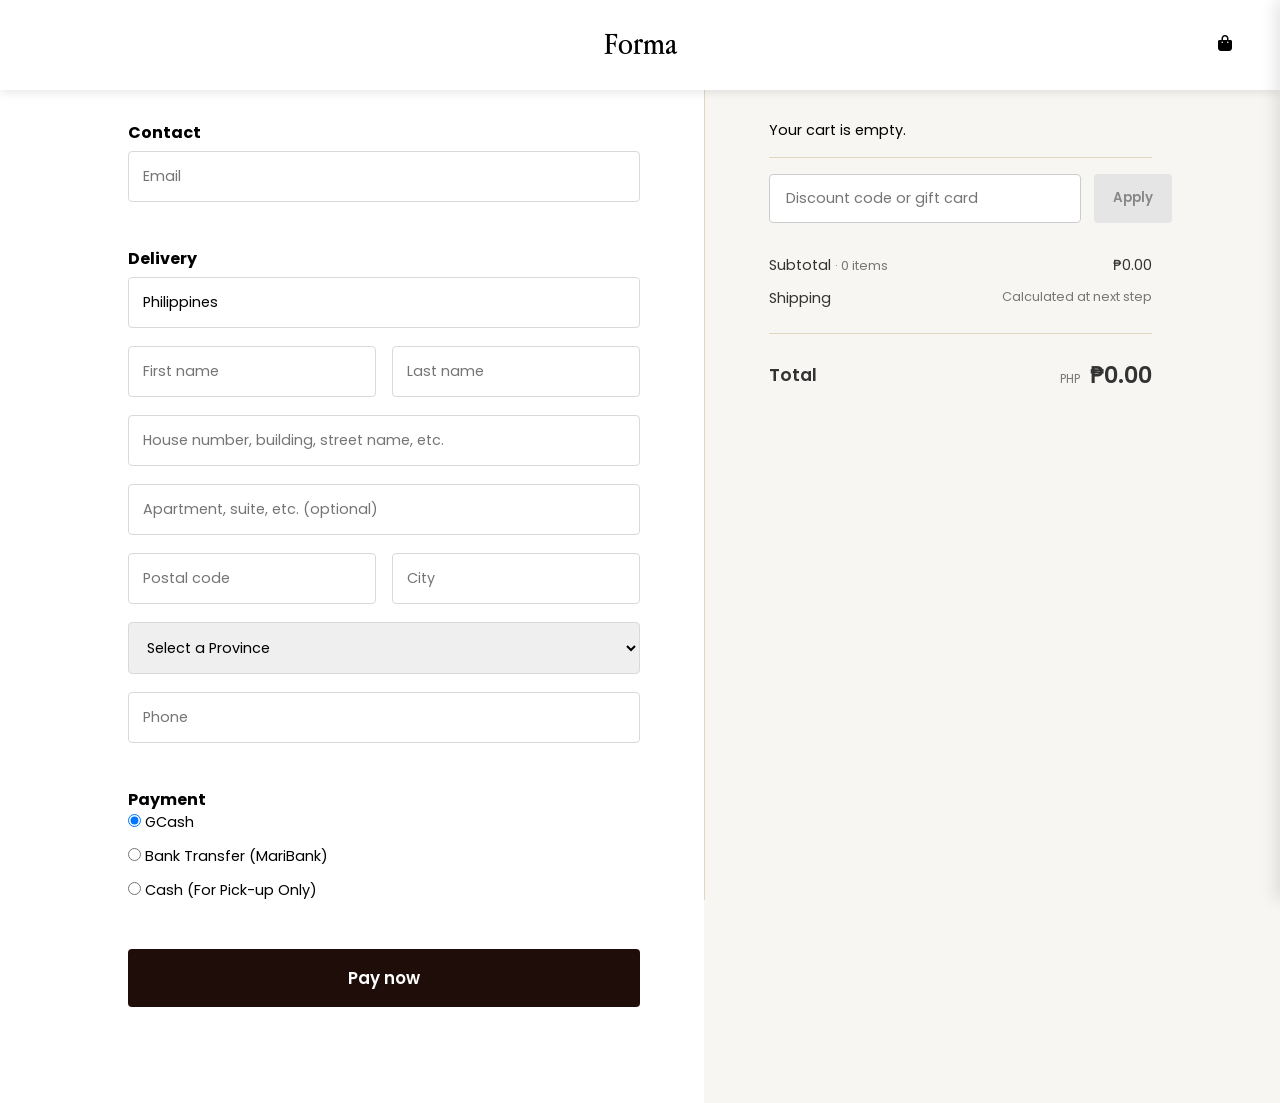
==== basket.html @ 0ef3c5f8 "Added functioning sidecart overlay to basket.html" ====
<!DOCTYPE html>
<html lang="en">
<head>
    <meta charset="UTF-8">
    <meta name="viewport" content="width=device-width, initial-scale=1.0">
    <title> Checkout | Forma Yoga</title>
    <link rel="stylesheet" href="style.css">
    <link href="https://fonts.googleapis.com/css2?family=EB+Garamond:ital,wght@0,400..800;1,400..800&display=swap" rel="stylesheet">
    <link href="https://fonts.googleapis.com/css2?family=Poppins:ital,wght@0,100;0,200;0,300;0,400;0,500;0,600;0,700;0,800;0,900;1,100;1,200;1,300;1,400;1,500;1,600;1,700;1,800;1,900&display=swap" rel="stylesheet">
    <!-- FontAwesome 6 CDN -->
    <link rel="stylesheet" href="https://cdnjs.cloudflare.com/ajax/libs/font-awesome/6.4.0/css/all.min.css">
    <link rel="icon" type="image/png" sizes="180x180" href="images/logo-tab.png">
</head>
<body class="walnut">
    <header class="checkout-header">
        <nav class="navbar">
            <ul class="navbar-tabs">

                <li class="nav-left"></li>

                <!-- Center Group -->
                <li class="nav-center">
                    <a id="brand-name" href="index.html">Forma</a>
                </li>

                <!-- Right Group -->
                <li class="nav-right">
                    <a href="basket.html">
                        <i class="fa-solid fa-bag-shopping"></i>
                    </a>
                </li>
            </ul>
        </nav>

    </header>

    <!-- CHECKOUT SPLIT LAYOUT -->
    <main class="checkout-layout">
        
        <!-- LEFT SIDE: Contact Form -->
        <section class="contact-details">
            <form action="#" method="POST">
                <div class="form-group">
                    <label for="email"><b>Contact</b></label>
                    <input type="email" id="email" name="email" placeholder="Email" required>
                </div>

                <div class="form-group">
                    <label for="delivery"><b>Delivery</b></label>
                    <input type="text" id="country" name="country" placeholder="Country/Region" value="Philippines" readonly>

                    <div class="input-row">
                        <input type="text" id="first-name" name="first_name" placeholder="First name" required>
                        <input type="text" id="last-name" name="last_name" placeholder="Last name" required>
                    </div>

                    <input type="text" id="address" name="address" placeholder="House number, building, street name, etc." required>
                    <input type="text" id="apartment" name="apartment" placeholder="Apartment, suite, etc. (optional)">

                    <div class="input-row">
                        <input type="text" id="postal-code" name="postal_code" placeholder="Postal code" required>
                        <input type="text" id="city" name="city" placeholder="City" required>
                    </div>

                    <select name="philippine-province" id="philippine-province" required>
                        <option value="" disabled selected>Select a Province</option>
                        <!-- KEEP YOUR PROVINCE OPTIONS HERE -->
                        <option value="" disabled selected>Select a Province</option>
                    <option value="Abra">Abra</option>
                    <option value="Agusan del Norte">Agusan del Norte</option>
                    <option value="Agusan del Sur">Agusan del Sur</option>
                    <option value="Aklan">Aklan</option>
                    <option value="Albay">Albay</option>
                    <option value="Antique">Antique</option>
                    <option value="Apayao">Apayao</option>
                    <option value="Aurora">Aurora</option>
                    <option value="Basilan">Basilan</option>
                    <option value="Bataan">Bataan</option>
                    <option value="Batanes">Batanes</option>
                    <option value="Batangas">Batangas</option>
                    <option value="Benguet">Benguet</option>
                    <option value="Biliran">Biliran</option>
                    <option value="Bohol">Bohol</option>
                    <option value="Bukidnon">Bukidnon</option>
                    <option value="Bulacan">Bulacan</option>
                    <option value="Cagayan">Cagayan</option>
                    <option value="Camarines Norte">Camarines Norte</option>
                    <option value="Camarines Sur">Camarines Sur</option>
                    <option value="Camiguin">Camiguin</option>
                    <option value="Capiz">Capiz</option>
                    <option value="Catanduanes">Catanduanes</option>
                    <option value="Cavite">Cavite</option>
                    <option value="Cebu">Cebu</option>
                    <option value="Cotabato">Cotabato</option>
                    <option value="Davao de Oro">Davao de Oro</option>
                    <option value="Davao del Norte">Davao del Norte</option>
                    <option value="Davao del Sur">Davao del Sur</option>
                    <option value="Davao Occidental">Davao Occidental</option>
                    <option value="Davao Oriental">Davao Oriental</option>
                    <option value="Dinagat Islands">Dinagat Islands</option>
                    <option value="Eastern Samar">Eastern Samar</option>
                    <option value="Guimaras">Guimaras</option>
                    <option value="Ifugao">Ifugao</option>
                    <option value="Ilocos Norte">Ilocos Norte</option>
                    <option value="Ilocos Sur">Ilocos Sur</option>
                    <option value="Iloilo">Iloilo</option>
                    <option value="Isabela">Isabela</option>
                    <option value="Kalinga">Kalinga</option>
                    <option value="La Union">La Union</option>
                    <option value="Laguna">Laguna</option>
                    <option value="Lanao del Norte">Lanao del Norte</option>
                    <option value="Lanao del Sur">Lanao del Sur</option>
                    <option value="Leyte">Leyte</option>
                    <option value="Maguindanao del Norte">Maguindanao del Norte</option>
                    <option value="Maguindanao del Sur">Maguindanao del Sur</option>
                    <option value="Marinduque">Marinduque</option>
                    <option value="Masbate">Masbate</option>
                    <option value="Misamis Occidental">Misamis Occidental</option>
                    <option value="Misamis Oriental">Misamis Oriental</option>
                    <option value="Mountain Province">Mountain Province</option>
                    <option value="Negros Occidental">Negros Occidental</option>
                    <option value="Negros Oriental">Negros Oriental</option>
                    <option value="Northern Samar">Northern Samar</option>
                    <option value="Nueva Ecija">Nueva Ecija</option>
                    <option value="Nueva Vizcaya">Nueva Vizcaya</option>
                    <option value="Occidental Mindoro">Occidental Mindoro</option>
                    <option value="Oriental Mindoro">Oriental Mindoro</option>
                    <option value="Palawan">Palawan</option>
                    <option value="Pampanga">Pampanga</option>
                    <option value="Pangasinan">Pangasinan</option>
                    <option value="Quezon">Quezon</option>
                    <option value="Quirino">Quirino</option>
                    <option value="Rizal">Rizal</option>
                    <option value="Romblon">Romblon</option>
                    <option value="Samar">Samar</option>
                    <option value="Sarangani">Sarangani</option>
                    <option value="Siquijor">Siquijor</option>
                    <option value="Sorsogon">Sorsogon</option>
                    <option value="South Cotabato">South Cotabato</option>
                    <option value="Southern Leyte">Southern Leyte</option>
                    <option value="Sultan Kudarat">Sultan Kudarat</option>
                    <option value="Sulu">Sulu</option>
                    <option value="Surigao del Norte">Surigao del Norte</option>
                    <option value="Surigao del Sur">Surigao del Sur</option>
                    <option value="Tarlac">Tarlac</option>
                    <option value="Tawi-Tawi">Tawi-Tawi</option>
                    <option value="Zambales">Zambales</option>
                    <option value="Zamboanga del Norte">Zamboanga del Norte</option>
                    <option value="Zamboanga del Sur">Zamboanga del Sur</option>
                    <option value="Zamboanga Sibugay">Zamboanga Sibugay</option>
                    </select>

                    <input type="tel" id="phone" name="phone" placeholder="Phone" required>
                </div>

                <div class="form-group payment-group">
                    <p><b>Payment</b></p>
                    <div class="radio-row">
                        <input type="radio" id="e-wallet" name="method" value="GCash" checked>
                        <label for="e-wallet">GCash</label>
                    </div>
                    <div class="radio-row">
                        <input type="radio" id="bank" name="method" value="BankTransfer">
                        <label for="bank">Bank Transfer (MariBank)</label>
                    </div>
                    <div class="radio-row">
                        <input type="radio" id="cash" name="method" value="Cash">
                        <label for="cash">Cash (For Pick-up Only)</label>
                    </div>
                </div>

                <input type="submit" value="Pay now" class="pay-btn">
            </form>
        </section>

        <aside class="checkout-sidebar">
            
            <!-- 1. Dynamically Injected Items Go Here -->
            <div class="checkout-items-list" id="checkout-items-list">
                <!-- JS will populate this -->
            </div>

            <!-- 2. Discount Code Section -->
            <div class="discount-section">
                <input type="text" id="discount-code" placeholder="Discount code or gift card">
                <button id="apply-discount-btn" type="button">Apply</button>
            </div>

            <!-- 3. Totals Section -->
            <div class="totals-section">
                <div class="totals-row">
                    <span>Subtotal <span id="checkout-item-count" class="light-text">· 0 items</span></span>
                    <span id="checkout-subtotal">₱0.00</span>
                </div>
                
                <div class="totals-row">
                    <span>Shipping</span>
                    <span class="light-text">Calculated at next step</span>
                </div>
                
                <hr class="totals-divider">
                
                <div class="totals-row total-final">
                    <span class="total-label">Total</span>
                    <span class="total-price"><span class="currency">PHP</span> <strong id="checkout-total">₱0.00</strong></span>
                </div>
            </div>
            
        </aside>
    </main>

     <!-- SIDE CART OVERLAY & DRAWER -->
    <div id="cart-overlay" class="cart-overlay"></div>
    
    <div id="side-cart" class="side-cart">
        <div class="cart-header">
            <h2>Shopping Bag</h2>
            <button id="close-cart" class="close-cart-btn">&times;</button>
        </div>

        <div class="cart-content">
            <p>Your bag is currently empty.</p>
            <a href="index.html#catalogue">GET SHOPPING</a>
            <!-- Future cart items can be injected here -->
        </div>

        <div class="cart-footer">
            <div class="cart-subtotal">
                <span>Subtotal</span>
                <span id="cart-total-price">₱0</span>
            </div>
            <a href="basket.html" id="checkout-btn" class="checkout-btn">CHECKOUT</a>
        </div>
    </div>

    <script src="index.js"></script>
</body>
</html>
---- style.css ----
* {
    box-sizing: border-box; 
    margin: 0;
    padding: 0;
}

@font-face {
    font-family: 'AppleGaramond-Light';
    src: url('fonts/AppleGaramond.ttf') format('truetype'); 
    /* src: url('fonts/MyFont.otf') format('opentype'); */ /* For .otf */
    font-weight: normal;
    font-style: normal;
}

@font-face {
    font-family: 'Monterchi-Sans-Book-trial';
    src: url('fonts/Monterchi-Sans-Book-trial.ttf') format('truetype'); 
    font-weight: normal;
    font-style: normal;
}

html{
    scroll-behavior: smooth;
}

#home {
    width: 100%;
    height: 100vh;
    overflow: hidden;
}
body{
    font-family: 'AppleGaramond-Light';
}

header {
    position: fixed;
    top: 0;
    left: 0;
    width: 100%;
    z-index: 1000;
    background-color: transparent; 
}


header::before {
    content: '';
    position: absolute;
    top: 0;
    left: 0;
    width: 100%;
    height: 100%;
    
    background-color: #ffffff;     
    box-shadow: 0 2px 10px rgba(0, 0, 0, 0.1);
    
    z-index: -1;                   
    
    transform-origin: top;
    
    transform: scaleY(0);
    
    transition: transform 0.4s cubic-bezier(0.25, 1, 0.5, 1);
}

header.scrolled::before {
    transform: scaleY(1);
}

header.scrolled .navbar-tabs a, header.scrolled .fa-bag-shopping {
    color: #1e0d09;
    text-shadow: none;
}

header.scrolled .navbar-tabs a {
    font-weight: 500;
}

header.scrolled .fa-bag-shopping {
    font-weight: 900 !important;
}

.navbar {
    position: relative;
    z-index: 1;
}

.navbar-tabs {
    display: flex;
    justify-content: space-between; 
    align-items: center;           
    list-style: none;
    margin: 0;
    padding: 1.5rem 3rem; 
    
    color: white;
}

.nav-left {
    font-family: "Poppins";
    font-weight: 500;
    display: flex;
    gap: 2.5rem;                 
    flex: 1;     
    
    font-size: 0.8rem;
}

.nav-center {
    text-align: center;

    font-family: 'AppleGaramond-Light';
    font-size: 2rem;
    font-weight: 500;
    text-shadow: 0px 2px 4px #000000;

}

.nav-right {
    display: flex;
    justify-content: flex-end;     
    flex: 1;                
}

.fa-bag-shopping{
    color: white;  
}

.navbar-tabs a {
    text-decoration: none;
    color: inherit;
}



.slider-wrapper {
    position: relative;
    width: 100%;
    height: 100vh;
}

.slider {
    display: flex;
    width: 100%;
    height: 100vh;
    overflow-x: auto;
    scroll-snap-type: x mandatory;
    scroll-behavior: smooth;
    
    scrollbar-width: none;             
    -ms-overflow-style: none;            

    display: flex;
    gap: 0;
}

.slider::-webkit-scrollbar {
    display: none;                     
}

/* Fullscreen Background Images */
.slider img,
.slider video {
    flex: 1 0 100%;
    width: 100%;
    height: 100vh;
    scroll-snap-align: start;
    object-fit: cover;

    flex: 0 0 100vw; 
    min-width: 100vw;
}

.hero-overlay {
    position: absolute;
    top: 50%;
    left: 50%;
    transform: translate(-50%, -50%);
    z-index: 2;                           
    text-align: center;
    width: 90%;
    max-width: 1200px;
    pointer-events: none;               
}

.hero-overlay .button-container {
    pointer-events: auto;
}

.home-quote {
    font-size: clamp(3rem, 6vw, 7rem);   
    font-weight: 500;
    color: #ffffff;
    margin-bottom: 2rem;
    text-shadow: 0px 6px 8px rgba(0, 0, 0, 0.6);
}

.button-container {
    display: flex;
    justify-content: center;
}

.shop-button {
    background-color: white;
    padding: 14px 36px;        
    width: fit-content;       
    transition: background-color 0.3s ease;
}

.shop-button:hover {
    background-color: #1e0d09;
}

.shop-button a {
    font-family: "Poppins", sans-serif;
    font-weight: 500;
    font-size: 0.95rem;
    letter-spacing: 1px;
    text-decoration: none;
    color: #3d2b20db;
    display: block;
}

.shop-button:hover a{
    color: #ffffff;
}

/* Nav Dots */
.slider-nav {
    display: flex;
    column-gap: 1rem;
    position: absolute;
    bottom: 2rem;
    left: 50%;
    transform: translateX(-50%);
    z-index: 3;
}

.slider-nav a {
    width: 0.75rem;
    height: 0.75rem;
    border-radius: 50%;
    background-color: white;
    opacity: 0.6;
    transition: opacity ease 250ms, transform ease 250ms;
}

.slider-nav a:hover {
    opacity: 1;
    transform: scale(1.2);
}

.shop-button a{
    font-family: "Poppins";
    font-weight:500;
    font-size: 1rem;
    text-decoration: none;

    color: #3d2b20db;
}

.shop-button {
    background-color: white;
    padding: 12px 30px;        
    width: fit-content;       
    margin: 0 auto;              
}

.shop-mat {
    background-color: #eee5da;
    display: flex;
    justify-content: center;   
    align-items: center;       
    padding-top: 4rem;  
    padding-bottom: 6rem;
    padding-left: 6rem;    
}

.forma-facts {
    width: 100%;
    line-height: 0;
    position: relative; 
    overflow: hidden;
}

.forma-facts img {
    width: 95%;
    height: auto;
    object-fit: cover;
    transition: opacity 0.5s ease, transform 0.5s ease;

    min-height: 65vh; 
    max-height: 500px;
}

.hover-forma {
    position: absolute;
    bottom: 0;
    left: 0;
    opacity: 0; 

    transform: translateY(40px);
}

.forma-facts:hover .hover-forma {
    opacity: 1;

    transform: translateY(0);
}

#catalogue{
    background-color: rgb(255, 247, 237);
}

.mat-catalogue{
    max-width: 1200px;        
}

.mat-catalogue h2{
    font-weight: 400;
    font-size: 4rem;
    color:#46271f;
    padding-top: 6rem;
    margin-left: 3rem;
}

.mat-options {
    display: flex;
    justify-content: left;
    flex-wrap: wrap;
    gap: 1rem;
    padding: 2rem 1rem;

    margin-left: 2rem;
    margin-right: 0;
    
}

.yoga-mat-card {
    display: flex;
    flex-direction: column;
    width: 100%; 
    max-width: 350px; 
    
    cursor: pointer;
    margin-bottom: 8rem;
}

.mat-img-wrapper {
    position: relative;
    width: 100%;
    height: 650px;
    overflow: hidden;
    margin-bottom: 0.8rem;
}

.mat-img-wrapper img {
    width: 100%;
    height: 100%;
    object-fit: cover;
    display: block;
    transition: opacity 0.4s ease;
    border-radius: 8px;
}

.mat-img-wrapper .hover-img{
    position: absolute;
    top: 0;
    left: 0;
    opacity: 0;
    z-index: 1; 
}
.mat-img-wrapper:hover .hover-img {
    opacity: 1;
}

.mat-img-wrapper:hover .base-img {
    opacity: 0;
}

.mat-info {
    display: flex;
    flex-direction: column;
    align-items: flex-start;  
    width: 100%;
    text-align: left;         
}

.mat-name {
    font-family: 'Poppins', sans-serif;
    font-size: 1rem;
    font-weight: 500;
    color: #46271f;
    margin: 0;
}

.mat-price {
    font-family: 'Poppins', sans-serif;
    font-size: 1rem;
    font-weight: 500;
    color: #572b1fb5;
}

.badge {
    position: absolute;
    top: 12px;                 
    left: 12px;               
    z-index: 2;                 
    
    font-family: 'Poppins', sans-serif;
    font-size: 1rem;
    font-weight: 600;
    letter-spacing: 0.5px;
    
    background-color: #ffffff;  
    color: #000000a1;             
    padding: 6px 18px;
    pointer-events: none;      
}

.quick-add-btn {
    position: absolute;
    bottom: 12px;                 
    left: 12px;                  
    width: calc(100% - 24px);      /* 100% width minus 12px on both sides */
    
    padding: 12px 0;
    background-color:white;
    color: #572b1f;
    border: none;
    border-radius: 4px;            
    
    font-family: 'Poppins', sans-serif;
    font-size: 0.85rem;
    font-weight: 600;
    letter-spacing: 1px;
    
    cursor: pointer;
    z-index: 3;
    
    opacity: 0;
    transform: translateY(15px);
    
    transition: opacity 0.4s ease, transform 0.4s cubic-bezier(0.25, 1, 0.5, 1), background-color 0.2s ease;
}

.yoga-mat-card:hover .quick-add-btn {
    opacity: 0.9;
    transform: translateY(0);     
}

.quick-add-btn:hover {
    background-color: #572b1f;
    color: #ffffff;
}

.sponsors {
    position: relative;
    display: flex;
    align-items: center;
    justify-content: center;
    min-height: auto;
    padding: 2rem 1rem;
    font-family: "Poppins", sans-serif;
    background-color: #eee5da;

    margin-top: 0rem;
    padding: 4rem 1rem 8rem 1rem;
}

.card-wrapper {
    width: 100%;
    max-width: 1700px;
    overflow: hidden; 
    margin: 0 1.5rem;
}

.card-list {
    display: flex;
    gap: 2rem;
    padding: 0;
    margin: 0;
    list-style: none;
    transition: transform 0.4s cubic-bezier(0.25, 1, 0.5, 1);
}

.card-item {
    flex: 0 0 calc((100% - 6rem) / 4); /* 3 gaps of 2rem = 6rem */
    box-sizing: border-box;
    background: #ffffffcc;
    border-radius: 8px;
    padding: 1.5rem;
    text-align: center;
    
}

.card-link {
    display: flex;
    flex-direction: column;
    align-items: center;
    text-decoration: none;
    color: inherit;
}

.card-image {
    width: 80%;
    max-width: 170px;
    height: auto;
    object-fit: contain;
    margin-bottom: .0rem;
}

.shop-now {
    font-size: 0.85rem;
    font-weight: 600;
    letter-spacing: 1px;
    color: #00000095;
    text-decoration: underline;
    text-underline-offset: 4px;
    margin: 0;
}

.brands h2{
    text-align: center;
    background-color: #eee5da;

    font-weight: 500;
    font-size: 4rem;
    color:#46271f;
    margin: 0; 

    padding-top: 4rem; 
    padding-bottom: 1rem;
}

/* Circular Arrow Controls */
.slider-arrow {
    background-color: #ffffff7b;
    color: #333;
    border: none;
    width: 44px;
    height: 44px;
    border-radius: 50%;
    cursor: pointer;
    font-size: 1.1rem;
    display: flex;
    align-items: center;
    justify-content: center;
    flex-shrink: 0;
    transition: background-color 0.2s ease, color 0.2s ease;
}

/*WHO IS FORMA*/

.who-forma {
    background-image: url('images/who-is-forma.png');
    background-size: cover;       
    background-position: center; 
    background-repeat: no-repeat; 
    
    width: 100%;
    min-height: 70vh;          
    
    display: flex;
    flex-direction: column;   
    justify-content: center;
    align-items: center;
    gap: 1.5rem;
}

.who-forma h1{
    font-family: 'Poppins';
    font-size: 4.5rem;
    font-weight: 600;
    color:white;
    letter-spacing: -0.15rem;
}

.slider-arrow:hover {
    background-color: #46271f;
    color: #ffffff;
}

.community{
    position: relative;
    display: flex;
    align-items: center;
    justify-content: center;
    min-height: auto;
    padding: 2rem 1rem;
    font-family: "Poppins", sans-serif;
    background-color: rgb(255, 247, 237);

    margin-top: 0rem;
    padding: 6rem 1rem 6rem 1rem;
}

.community-header h2{
    text-align: center;
    background-color:  rgb(255, 247, 237);

    font-weight: 500;
    font-size: 4rem;
    color:#46271f;
    margin: 0; 
    line-height: 0.8;

    padding-top: 6rem; 
}

.community-header h4{
    text-align: center;
    background-color:  rgb(255, 247, 237);

    font-family: 'Poppins';
    font-weight: 600;
    color:#46271f;
    margin: 0; 

}

.community-item {
    flex: 0 0 calc((100% - 6rem) / 4); /* 3 gaps of 2rem = 6rem */
    box-sizing: border-box;
    background:  rgb(238, 229, 218);
    border-radius: 8px;
    padding: 1rem 1rem;
    display: flex;
    flex-direction: column;
    align-items: center;    
    justify-content: center;

}
.community-item .card-image {
    width: 100%;          
    max-width: 100%;     
    height: 450px;       
    object-fit: cover;   
    border-radius: 8px;  
}

.tag {
    font-size: 0.8rem;
    color: #5d3d34;
    text-align: center;      
    
    margin-top: 0.8rem;               
    text-align: center;

}

.card-link {
    position: relative; 
    display: block;
    width: 100%;
    text-decoration: none;
}

.mat-badge-btn {
    position: absolute;
    bottom: 12px;
    left: 12px;

    background: rgba(255, 255, 255, 0.92);
    color: #46271f;
    border: none;
    padding: 6px 14px;
    border-radius: 8px;
    font-family: 'Poppins', sans-serif;
    font-size: 0.75rem;
    font-weight: 600;

    cursor: pointer;
    transition: transform 0.2s ease, background-color 0.2s ease;
    z-index: 10;
}

.mat-badge-btn:hover {
    transform: scale(1.05);
    background-color: #ffffff;
}

.modal-overlay {
    display: none;
    position: fixed;
    top: 0;
    left: 0;
    width: 100%;
    height: 100%;
    background: rgba(0, 0, 0, 0.5);
    backdrop-filter: blur(4px);
    z-index: 2000;
    justify-content: center;
    align-items: center;
}

.modal-content {
    background: #fff7ed;
    padding: 2rem;
    border-radius: 12px;
    text-align: center;
    position: relative;
    width: 90%;
    max-width: 320px;
    box-shadow: 0 10px 25px rgba(0, 0, 0, 0.2);
    font-family: 'Poppins', sans-serif;
}

.modal-content img {
    width: 150px;
    height: auto;
    margin-bottom: 1rem;
}

.modal-content h3 {
    color: #46271f;
    margin-bottom: 0.2rem;
}

.modal-content p {
    font-size: 0.85rem;
    color: #65463d;
    margin-bottom: 1.2rem;
}

.modal-shop-btn {
    display: inline-block;
    background: #46271f;
    color: white;
    padding: 8px 18px;
    border-radius: 4px;
    text-decoration: none;
    font-size: 0.85rem;
    font-weight: 500;
}

.close-modal {
    position: absolute;
    top: 10px;
    right: 15px;
    font-size: 1.5rem;
    color: #46271f;
    cursor: pointer;
}

/* Mobile responsive fallback */
@media (max-width: 768px) {
    .card-item {
        flex: 0 0 100%; /* Shows 1 card at a time on mobile */
    }
}

/* ----------------------------------------MATS----------------------------------------*/
.walnut{
    background-color: rgb(255, 247, 237);
}

.walnut-header .navbar-tabs,
.walnut-header .navbar-tabs a,
.walnut-header .fa-bag-shopping {
    color: #1e0d09; 
}

.walnut-header .nav-center {
    text-shadow: none; 
}

/*CONTENT*/

.product-page-container {
    display: flex;
    justify-content: space-between;
    align-items: flex-start;
    gap: 3rem;

    width:80%;
    max-width: 100%;
    margin: 2rem auto;
    padding: 0 2rem 0 0;
    box-sizing: border-box;
}

/* ---------------------------------------------------
   LEFT COLUMN: PHOTO GALLERY (2x2 Grid)
--------------------------------------------------- */
.product-gallery {
    display: flex;
    flex-wrap: wrap;
    gap: 12px;                  
    flex: 1 1 90%;              
    max-width: 1120px;
    margin-top: 6rem;
}

.product-gallery img {
    width: calc(50% - 6px);     /* Exactly two images per row */
    height: auto;
    object-fit: cover;
    display: block;
}

/* ---------------------------------------------------
   RIGHT COLUMN: STICKY PRODUCT DETAILS
--------------------------------------------------- */
.product-details {
    flex: 1 1 50%;              
    max-width: 580px;
    position: sticky;           
    top: 100px;                
    display: flex;
    flex-direction: column;
    margin-top: 6rem;
}

.best-seller {
    font-family: 'Poppins', sans-serif;
    font-size: 1.1rem;
    font-weight: 600;
    color: #46271f;
    margin: 0 0 0rem 0;
}

.product-title {
    font-family: 'AppleGaramond-Light', sans-serif;
    font-size: 3.5rem;
    font-weight: 500;
    color: #46271f;
    margin:0;
}

.price-rating-row {
    font-family: "Poppins";
    margin-bottom: 1.5rem;
}

.product-price {
    font-size: 1.1rem;
    font-weight: 500;
    color: #46271f;
}

/* Color Swatches */
.color-section {
    margin-bottom: 2rem;
}

.color-label {
    font-family: "Poppins";
    font-size: 0.9rem;
    color: #1e0d09ce;
    margin-bottom: 0.8rem;
    margin-top: 0.8rem;
}

.color-swatches {
    display: flex;
    gap: 0.6rem;
}

.swatch {
    width: 38px;
    height: 38px;
    border-radius: 50%;
    cursor: pointer;
    
    /* NEW: Resets default button styles so they stay perfect circles */
    padding: 0; 
    border: 1px solid transparent;
    outline: none; 
    
    transition: transform 0.2s ease, border-color 0.2s ease, box-shadow 0.2s ease;
}

.swatch:hover {
    transform: scale(1.05);
}

/* Active/Selected Swatch Style */
.swatch.active {
    border: 1px solid #b1b1b107;  
    box-shadow: inset 0 0 0 3px rgb(255, 255, 255); 
    transform: scale(1.1);
}

/* Action Buttons (Full Width) */
.btn-add-bag {
    width: 100%;
    padding: 1rem;
    background-color: transparent;
    color: #1e0d09;
    border: 1px solid #1e0d09;
    font-family: 'Poppins', sans-serif;
    font-weight: 600;
    font-size: 0.85rem;
    letter-spacing: 1px;
    cursor: pointer;
    margin-top: 1.5rem;
    margin-bottom: 0.5rem;
    transition: background-color 0.3s ease;
}

.btn-add-bag:hover {
    background-color: #f6e8d8;;
}

.btn-buy-now{
    width: 100%;
    padding: 1rem;
    background-color: #1e0d09;
    color: #ffffff;
    border: none;
    font-family: 'Poppins', sans-serif;
    font-weight: 600;
    font-size: 0.85rem;
    letter-spacing: 1px;
    cursor: pointer;
    margin-bottom: 1.8rem;
    transition: background-color 0.3s ease;
}

.btn-buy-now:hover {
    background-color: #46271f;;
}

.product-page-container hr{
    border: none;
    border-top: 1px solid #5d3d342c; 
    height: 0;
}

.mat-description{
    font-family: "Poppins";
    text-align: justify;
}

.description-title{
    font-size: 1.3rem;
    margin-top: 2rem;
    margin-bottom: 0.5rem;
    font-weight: 550;
}

.description {
    font-size: 0.9rem;
    color: #1e0d09d6;
}

.fit-description {
    list-style-type: disc;    
    padding-left: 1.2rem;      
    margin-top: 1rem;
    margin-bottom: 1.5rem;
}

.fit-description li {
    font-family: 'Poppins', sans-serif;
    font-size: 0.9rem;
    color: #1e0d09d6;
    margin-bottom: 0.5rem;      
}

.fabrication-description {
    list-style-type: disc;    
    padding-left: 1.2rem;      
    margin-top: 1rem;
    margin-bottom: 1.5rem;
}

.fabrication-description li {
    font-family: 'Poppins', sans-serif;
    font-size: 0.9rem;
    color: #1e0d09d6;
    margin-bottom: 0.5rem;      
}

.fabrication-description ul {
    list-style-type: circle;  
    padding-left: 1.2rem;       
    margin-top: 0.5rem;        
    margin-bottom: 0rem;
}

/* -----------------------------------OUR STORY-----------------------------------------*/

.our-story-img img{
    flex: 1 0 100%;
    width: 100%;
    height: 100vh;
    scroll-snap-align: start;
    object-fit: cover;
}

.our-story-content h1{
    text-align: center;
    font-style: italic;
    font-size: 6rem;
    font-weight: 500;
    color: #46271f;;

    padding: 6rem 0rem 0rem;
    margin: 0; 
    margin-bottom: 2rem;
    line-height: 1;
}

.our-story-overlay {
    position: absolute;
    top: 50%;
    right: 5%; 
    
    transform: translateY(-50%); 
    
    z-index: 2;                           
    text-align: right;
    
    width: auto; 
}


.sub-header {
    font-family: 'Poppins';
    font-weight: 600;
    margin-top: 0.5rem;
    margin-right: 4.5rem;
    color: white;
}

.our-story-overlay .home-quote {
    font-size: clamp(4rem, 8vw, 7rem);
    margin-bottom: -15px; 
    line-height: 0.8;   

    display: inline-block; 
    text-decoration: none;

    transition: transform 0.2s ease-out, text-shadow 0.2s ease-out;
}

.our-story-overlay .home-quote:hover {
    text-shadow: 0px 3px 8px #ffffff ;
    transform: translateY(-5px);
}

.our-story-content {
    background-color: #fff7ed;
    width: 100%;
    overflow: hidden;
}

.gets-you {
    text-align: center;
    font-family: 'AppleGaramond-Light', serif;
    font-style: italic;
    font-size: clamp(3rem, 5vw, 6rem);
    font-weight: 500;
    color: #46271f;
    line-height: 1;
    margin: 0;
    padding-top: 2rem;
}

.story-intro{
    display: flex;
    align-items: center; 
    justify-content: center; 
    gap: 4rem; 
    
    width: 100%;
    max-width: 1300px;
    margin: 0 auto;
    padding-top: 4rem;
    padding-left: 2rem;
    padding-right: 2rem;
    box-sizing: border-box;
}
.story-mission {
    display: flex;
    align-items: center; 
    justify-content: center; 
    gap: 4rem; 
    
    width: 100%;
    max-width: 1300px;
    margin: 0 auto;
    padding: 2rem 2rem 8rem;
    box-sizing: border-box;
}

.story-text {
    flex: 1 1 50%; 
    font-family: 'Poppins', sans-serif;
    font-size: 1.05rem;
    line-height: 1.8;
    text-align: justify;
    color: #1e0d09d6;
}

.story-text p {
    margin: 0; 
}

.story-img {
    flex: 1 1 50%;
    width: 100%;
    max-width: 680px;     
    height: 380px;          
    
    border: 10px solid #fdfdfd; 
    box-shadow: 0 4px 12px rgba(0, 0, 0, 0.15);
    box-sizing: border-box;  
    overflow: hidden; 

    transform: rotate(1deg);
}

.story-img2 {
    flex: 1 1 50%;
    width: 100%;
    max-width: 680px;     
    height: 380px;          
    
    border: 10px solid #fdfdfd; 
    box-shadow: 0 4px 12px rgba(0, 0, 0, 0.15);
    box-sizing: border-box;  
    overflow: hidden; 

    transform: rotate(-1deg);
}

.story-img img, .story-img2 img {
    width: 100%;
    height: 100%;
    object-fit: cover;       
    object-position: center; 
    display: block;
}

.article{
    text-align: center;
    padding-bottom: 6rem;

    font-family: "Poppins";
    color: #46271f;
}

.read-more a{
    color: #244b8f;
    text-decoration: underline;
}

/* -----------------------------------EVENTS-----------------------------------------*/

.navbar-events{
    background-color: white;
    box-shadow: 0 2px 10px rgba(0, 0, 0, 0.1);
}
.tabs-events{
    display: flex;
    justify-content: space-between; 
    align-items: center;           
    list-style: none;
    margin: 0;
    padding: 1.5rem 3rem; 
    
    color: #1e0d09;
}

.tabs-events a {
    text-decoration: none;
    color: inherit;
    text-shadow: none;
}

.tabs-events .fa-bag-shopping {
    color: #1e0d09;
}


.events {
    padding-top: 16rem;                
    padding-bottom: 8rem;
    box-sizing: border-box;
    background-color: #eee5da;
}

.events-header {
    text-align: center;
    max-width: 900px;
    margin: 0 auto 0rem auto;
    padding: 0 2rem;
}

.events-header h1 {
    font-family: 'AppleGaramond-Light', serif;
    font-size: clamp(3.5rem, 6vw, 5.5rem);
    font-weight: 500;
    color: #46271f;
    line-height: 0.8;
    margin-bottom: 1.2rem;
}

.events-header h4 {
    font-family: 'Poppins', sans-serif;
    font-size: 0.9rem;
    font-weight: 400;
    color: #5d3d34;
    line-height: 1.6;
    letter-spacing: 0.2px;
}

.event-links {
    width: 100%;
    padding: 3rem 2rem 6rem 2rem;
    box-sizing: border-box;
    background-color: rgb(255, 247, 237);
}

.event-card-grid {
    display: flex;
    flex-wrap: wrap;
    justify-content: center;
    align-items: center;
    gap: 5rem 1.5rem;
    margin: 0 auto;
    padding-top: 0;
    margin-top: 0;
    
    width: 90%;
    max-width: 100%;            
    margin: 0 auto;
}

.event-card {
    flex: 0 0 calc(33.333% - 1rem);
    min-width: 250px;
    height: 720px;

    background-color: #eee5da;
    border-radius: 12px;
    text-decoration: none;
    color: #5d3d34;
    padding: 0;                   
    overflow: hidden;
    
    display: flex;
    flex-direction: column;
    justify-content: flex-end;    
    
    transition: transform 0.3s ease, box-shadow 0.3s ease;
}

.event-card:hover {
    transform: translateY(-8px);
    box-shadow: 0 10px 10px rgba(0, 0, 0, 0.2);
}

.event-card-content h3 {
    font-family: 'AppleGaramond-Light', serif;
    font-size: 2.5rem;
    font-weight: 500;
    margin-bottom: 0.5rem;
}

.event-card-content h3:hover {
    text-decoration: 2px solid underline;
}

.event-card-content p {
    font-family: 'Poppins', sans-serif;
    font-size: 0.7rem;
    line-height: 1.6;
    color: #5d3d34b8;
}

.text-content{
    padding: 1rem 1rem 2rem 2rem;
}

.event-img{
    width: 100%;
}

.cabana-vid {
    position: relative;
    width: 100%;
    height: 70vh; 
    overflow: hidden; 
}

.background-video {
    position: absolute;
    top: 0;
    left: 0;
    width: 100%;      
    height: 100%;     
    
    object-fit: cover; 
    
    z-index: -1; 
}

.content{
    padding: 16rem 0 0 2rem;
}

.events-vid-title, .events-vid-subtitle {
    position: relative;
    z-index: 1; 
    display: flex;
    flex-direction: column;
    justify-content: left;
    height: 100%;
    text-align: left;
}

.events-vid-title{
    font-family: 'Poppins';
    font-weight: 600;

    color: #ffffff;
}

.events-vid-subtitle{
    font-family: 'Poppins';
    font-size: 0.8rem;

    color: #ffffff;
}

/*CART*/

.cart-overlay {
    position: fixed;
    top: 0;
    left: 0;
    width: 100%;
    height: 100%;
    background: rgba(0, 0, 0, 0.5);
    backdrop-filter: blur(2px);
    z-index: 2000;
    opacity: 0;
    visibility: hidden;
    transition: opacity 0.3s ease, visibility 0.3s ease;
}

.cart-overlay.active{
    opacity: 1;
    visibility: visible;
}

.side-cart {
    position: fixed;
    top: 0;
    right: 0;
    width: 100%;
    max-width: 420px;       
    height: 100vh;
    background-color: #fff7ed; 
    z-index: 2001;
    box-shadow: -5px 0 15px rgba(0, 0, 0, 0.1);
    display: flex;
    flex-direction: column;
    
    transform: translateX(100%);
    transition: transform 0.4s cubic-bezier(0.25, 1, 0.5, 1);
    font-family: 'Poppins', sans-serif;
}

.side-cart.open {
    transform: translateX(0);
}

.cart-header {
    display: flex;
    justify-content: space-between;
    align-items: center;
    padding: 1.5rem 2rem;
    border-bottom: 1px solid #e0d5c1;
}

.cart-header h2 {
    font-family: 'AppleGaramond-Light', serif;
    font-size: 2.2rem;
    color: #46271f;
    font-weight: 500;
    margin: 0;
}

.close-cart-btn {
    background: transparent;
    border: none;
    font-size: 2.5rem;
    color: #46271f;
    cursor: pointer;
    line-height: 1;
    transition: transform 0.2s ease;
}

.close-cart-btn:hover {
    transform: scale(1.1);
}

.cart-content {
    flex: 1;
    padding: 2rem;
    overflow-y: auto;
    color: #5d3d34;
    font-size: 0.95rem;
}

.cart-footer {
    padding: 2rem;
    border-top: 1px solid #e0d5c1;
}

.checkout-btn {
    display: block;
    width: 100%;
    padding: 1.2rem;
    background-color: #1e0d09;
    color: #ffffff;
    text-align: center;
    text-decoration: none;
    font-weight: 600;
    font-size: 0.9rem;
    letter-spacing: 1px;
    border-radius: 4px;
    transition: background-color 0.3s ease;
}

.checkout-btn:hover {
    background-color: #46271f;
}

/* =========================================
   CART ADVANCED FEATURES (Subtotal & Quantity)
========================================= */
.cart-subtotal {
    display: flex;
    justify-content: space-between;
    align-items: center;
    font-family: 'Poppins', sans-serif;
    font-size: 1.1rem;
    font-weight: 600;
    color: #46271f;
    margin-bottom: 1.5rem;
}

/* Grays out the checkout button and makes it unclickable */
.checkout-btn.disabled {
    background-color: #cccccc;
    color: #888888;
    cursor: not-allowed;
    pointer-events: none; 
}

/* Quantity Controls Box */
.cart-item-quantity {
    display: flex;
    align-items: center;
    gap: 0.8rem;
    margin-top: 0.6rem;
    background: #ffffff;
    border: 1px solid #e0d5c1;
    border-radius: 4px;
    width: fit-content;
    padding: 0.1rem 0.5rem;
}

.qty-btn {
    background: transparent;
    border: none;
    font-size: 1.2rem;
    color: #46271f;
    cursor: pointer;
    line-height: 1;
    transition: color 0.2s ease;
}

.qty-btn:hover {
    color: #000000;
}

.qty-value {
    font-family: 'Poppins', sans-serif;
    font-size: 0.85rem;
    font-weight: 500;
    min-width: 20px;
    text-align: center;
}

/* =========================================
   CART ITEM STYLES
========================================= */
.cart-item {
    display: flex;
    align-items: center;
    gap: 1rem;
    margin-bottom: 1.5rem;
    padding-bottom: 1.5rem;
    border-bottom: 1px solid #e0d5c1;
}

.cart-item img {
    width: 80px;
    height: 80px;
    object-fit: cover;
    border-radius: 8px;
    border: 1px solid #e0d5c1;
}

.cart-item-info {
    flex: 1;
}

.cart-item-title {
    font-family: 'Poppins', sans-serif;
    font-size: 0.9rem;
    font-weight: 600;
    color: #46271f;
    margin-bottom: 0.2rem;
}

.cart-item-price {
    font-size: 0.85rem;
    color: #65463d;
}

.remove-item-btn {
    background: transparent;
    border: none;
    font-size: 1.2rem;
    color: #46271f;
    cursor: pointer;
    padding: 0.5rem;
    transition: transform 0.2s ease, color 0.2s ease;
}

.remove-item-btn:hover {
    color: #b33939;
    transform: scale(1.1);
}

/* =========================================
   EMPTY CART STYLING (Centered & Brown Link)
========================================= */
.empty-cart-state {
    text-align: center;
    padding: 3rem 1rem;
}

.empty-cart-state p {
    font-family: 'Poppins', sans-serif;
    font-size: 0.95rem;
    color: #5d3d34;
    margin-bottom: 0.8rem;
}

.empty-cart-link {
    display: inline-block;
    font-family: 'Poppins', sans-serif;
    font-weight: 600;
    font-size: 0.85rem;
    color: #46271f;                  
    text-decoration: underline;
    text-underline-offset: 4px;
    letter-spacing: 1px;
    transition: color 0.2s ease, opacity 0.2s ease;
}

.empty-cart-link:hover {
    color: #65463d;               
    opacity: 0.85;
}

/* =========================================
   CART NOTIFICATION BADGE
========================================= */
.cart-icon-link {
    position: relative; 
    display: inline-block;
}

.cart-badge {
    position: absolute;
    top: -6px;
    right: -10px;
    background-color: #b33939; 
    color: #ffffff;
    font-family: 'Poppins', sans-serif;
    font-size: 0.65rem;
    font-weight: 600;
    width: 18px;
    height: 18px;
    border-radius: 50%;
    
    display: flex;
    justify-content: center;
    align-items: center;
    
    opacity: 0; 
    transform: scale(0.5);
    transition: opacity 0.2s ease, transform 0.2s ease;
    
    pointer-events: none; 
}

.cart-badge.show {
    opacity: 1;
    transform: scale(1);
}

/*BASKET*/

/* =========================================
   CHECKOUT PAGE SPLIT LAYOUT
========================================= */
body.walnut {
    background-color: #ffffff; 
}

.checkout-layout {
    display: flex;
    align-items: flex-start; 
    min-height: 100vh;
    background: linear-gradient(to right, #ffffff 0%, #ffffff 55%, #f7f6f2 55%, #f7f6f2 100%);
}

/* --- The Header --- */
.checkout-header {
    position: absolute !important; /* Scrolls away naturally */
    top: 0;
    left: 0;
    width: 100%;
    height: 90px; 
    z-index: 1000;
    
    background: #ffffff !important; 
    box-shadow: 0 2px 10px rgba(0, 0, 0, 0.1);
    
    /* Removes the CSS border line */
    border-bottom: none !important; 
}


.checkout-header::before {
    display: none !important; 
}

/* Forces the Forma text and basket icon to be black */
.checkout-header .navbar-tabs,
.checkout-header .navbar-tabs a,
.checkout-header .fa-bag-shopping,
.checkout-header #brand-name {
    color: #000000 !important;
    text-shadow: none !important;
}

/* --- Left Side: Form --- */
.contact-details {
    flex: 1 1 55%;
    max-width: 55%;
    padding: 120px 5% 6rem 10%; /* 120px pushes the form safely below the 90px header */
    font-family: 'Poppins', sans-serif;
}

.form-group {
    margin-bottom: 2rem;
}

.input-row {
    display: flex;
    gap: 1rem; 
}

.input-row input {
    flex: 1;
}

.contact-details input[type="email"],
.contact-details input[type="text"],
.contact-details input[type="tel"],
.contact-details select {
    width: 100%;
    padding: 14px;
    margin-top: 6px;
    margin-bottom: 12px;
    border: 1px solid #d9d9d9;
    border-radius: 4px;
    font-family: 'Poppins', sans-serif;
    font-size: 0.9rem;
    outline: none;
    transition: border-color 0.2s ease;
}

.contact-details input:focus,
.contact-details select:focus {
    border-color: #46271f;
}

.radio-row {
    margin-bottom: 0.8rem;
    font-size: 0.9rem;
}

.pay-btn {
    background-color: #1e0d09;
    color: white;
    padding: 16px 24px;
    border: none;
    border-radius: 4px;
    font-family: 'Poppins', sans-serif;
    font-weight: 600;
    cursor: pointer;
    width: 100%;
    font-size: 1.05rem;
    margin-top: 1rem;
    transition: background-color 0.3s ease;
}

.pay-btn:hover {
    background-color: #46271f;
}

/* --- Right Side: Sticky Summary --- */
.checkout-sidebar {
    flex: 1 1 45%;
    max-width: 45%;
    background-color: transparent; 
    padding: 120px 10% 4rem 4rem; 
    border-left: 1px solid #e0d5c1;
    
    position: sticky;
    top: 0; 
    height: 100vh;
    overflow-y: auto; 
}

/* Forces EVERYTHING inside the sidebar to use Poppins */
.checkout-sidebar * {
    font-family: 'Poppins', sans-serif !important;
}

/* --- Checkout Items Styling --- */
.checkout-item {
    display: flex;
    align-items: center;
    margin-bottom: 1.5rem;
}

.checkout-item-img-wrapper {
    position: relative;
    width: 65px;
    height: 65px;
    border: 1px solid #e0d5c1;
    border-radius: 8px;
    background-color: #ffffff;
    display: flex;
    justify-content: center;
    align-items: center;
    margin-right: 1.2rem;
}

.checkout-item-img-wrapper img {
    width: 80%;
    height: 80%;
    object-fit: cover;
    border-radius: 4px;
}

.checkout-item-qty {
    position: absolute;
    top: -8px;
    right: -8px;
    background-color: #1e1e1e; 
    color: #ffffff;
    font-size: 0.7rem;
    font-weight: 600;
    width: 22px;
    height: 22px;
    border-radius: 50%;
    display: flex;
    align-items: center;
    justify-content: center;
}

.checkout-item-name {
    flex: 1;
    font-size: 0.9rem;
    color: #333333;
    font-weight: 500;
}

.checkout-item-price {
    font-size: 0.9rem;
    color: #333333;
    font-weight: 500;
}

/* --- Discount Section --- */
.discount-section {
    display: flex;
    gap: 0.8rem;
    margin-bottom: 2rem;
    padding-top: 1rem;
    border-top: 1px solid #e0d5c1;
}

#discount-code {
    flex: 1;
    padding: 0.8rem 1rem;
    border: 1px solid #cccccc;
    border-radius: 4px;
    font-family: 'Poppins', sans-serif;
    font-size: 0.9rem;
    outline: none;
}

#discount-code:focus {
    border-color: #46271f;
}

#apply-discount-btn {
    background-color: #e5e5e5;
    color: #888888;
    border: none;
    border-radius: 4px;
    padding: 0 1.2rem;
    font-family: 'Poppins', sans-serif;
    font-weight: 600;
    cursor: pointer;
    transition: background-color 0.2s, color 0.2s;
}

#apply-discount-btn:hover {
    background-color: #d4d4d4;
    color: #333333;
}

/* --- Totals --- */
.totals-row {
    display: flex;
    justify-content: space-between;
    margin-bottom: 0.8rem;
    font-size: 0.9rem;
    color: #333333;
}

.light-text {
    color: #777777;
    font-size: 0.8rem;
}

.totals-divider {
    border: none;
    border-top: 1px solid #e0d5c1;
    margin: 1.5rem 0;
}

.total-final {
    align-items: center;
}

.total-label {
    font-size: 1.1rem;
    font-weight: 600;
}

.currency {
    font-size: 0.75rem;
    color: #777777;
    margin-right: 0.4rem;
}

.total-price strong {
    font-size: 1.4rem;
    font-weight: 600;
}

/* =========================================
   MOBILE RESPONSIVENESS FOR CHECKOUT
========================================= */
@media (max-width: 992px) {
    .checkout-header,
    .checkout-layout {
        background: #ffffff !important; /* Forces solid white for mobile phones */
    }
    
    .checkout-layout {
        flex-direction: column-reverse; 
    }
    
    .contact-details, 
    .checkout-sidebar {
        flex: 1 1 100%;
        max-width: 100%;
        padding: 2rem 5%;
    }
    
    .checkout-sidebar {
        height: auto;
        position: relative;
        top: 0;
        padding-top: 100px; /* Accounts for header on mobile */
        border-left: none;
        border-bottom: 1px solid #e0d5c1;
    }
    
    .contact-details {
        padding-top: 3rem;
    }
}

.footer-section {
    background-image: linear-gradient(#1e0d09, #46271f, #5d3d34, #65463d);
    width: 100%;
    font-family: 'Poppins', sans-serif;
}

.footer-content {
    max-width: 1200px;
    margin: 0 auto;
    padding: 5rem 2rem 3rem 0;
    display: flex;
    justify-content: center;
    align-items: flex-start;
    gap: 7rem;
}

.forma-descrip {
    flex: 0 1 340px;
    max-width: 340px;
    text-align: left;
}

#full-logo {
    width: 320px;
    height: auto;
    display: block;    
    margin-top: -65px;  
    margin-left: -10px;
}

.forma-descrip p {
    font-size: 0.9rem;
    line-height: 1.6;
    color: rgba(255, 255, 255, 0.8);
    margin: 0;
}

.footer-column {
    flex: 0 1 180px;
}

.footer-column h4 {
    font-size: 1rem;
    font-weight: 600;
    margin: 0 0 1.2rem 0;
    letter-spacing: 0.5px;
    color: #ffffff;
    position: relative;
}

.footer-column h4::after {
    content: '';
    display: block;
    width: 30px;
    height: 2px;
    background-color: rgba(255, 255, 255, 0.4);
    margin-top: 6px;
    border-radius: 2px;
}

.footer-column ul {
    list-style: none;
    padding: 0;
    margin: 0;
}

.footer-column li {
    margin-bottom: 0.75rem;
    color: rgba(255, 255, 255, 0.85);
}

.footer-column a {
    color: rgba(255, 255, 255, 0.85);
    text-decoration: none;
    font-size: 0.8rem;
    transition: color 0.2s ease, transform 0.2s ease;
    display: inline-block;
}

.footer-column a:hover {
    color: #ffffff;
    transform: translateX(4px);
}

.social-links li.copyright {
    margin-top: 1.5rem;
    font-weight: 600;
    font-size: 0.8rem;
    text-transform: uppercase;
    color: rgba(255, 255, 255, 0.6);
}

::selection {
  background-color: #65463d1b; 
  color: #000000;         
}

/* =========================================
   MOBILE RESPONSIVENESS (Phones & Small Tablets)
========================================= */
@media (max-width: 768px) {
    .navbar-tabs {
        flex-direction: column;
        gap: 1rem;
        padding: 1rem;
    }
    
    .nav-left {
        gap: 1.5rem;
        justify-content: center;
    }

    .shop-mat {
        padding-left: 1rem;
        padding-right: 1rem;
    }
    
    .mat-catalogue h2, 
    .brands h2 {
        font-size: 3rem;
        margin-left: 0;
        text-align: center;
    }
    
    .mat-options {
        justify-content: center;
        margin-left: 0;
        width: 100%;
        height: auto; 
        overflow: visible;
    }

    .yoga-mat-card {
        display: flex;
        flex-direction: column;
        width: 100%; 
        max-width: 350px; 
    }
}

/* =========================================
   LAPTOP RESPONSIVENESS (1280px and below)
========================================= */
@media (max-width: 1280px) {
    .mat-options{
        gap: 0.4rem;
    }
    .yoga-mat-card {
        max-width: 230px;      
        margin-bottom: 4rem;   
    }

    .mat-img-wrapper {
        height: 460px;         
    }

    .mat-name, 
    .mat-price {
        font-size: 0.95rem; 
    }
    
    .mat-catalogue h2 {
        font-size: 3.5rem;     
    }

    .community-item {
        flex: 0 0 calc((100% - 4rem) / 3);
    }

    .community-item .card-image {    
        height: 400px;       
        
    }
}

/* =========================================
   Mobile Responsiveness for OUR STORY
========================================= */
@media (max-width: 1440px) {
    /*PHONES*/
    .story-intro,
    .story-mission {
        max-width: 1100px; 
        gap: 3rem;        
        padding: 3rem 2rem;
    }

    .story-text {
        font-size: 0.98rem; 
        line-height: 1.7;
    }

    .story-img {
        max-width: 480px;  
        height: 340px;     
        border-width: 8px;
    }
}

@media (max-width: 992px) {
    /*LAPTOP*/
    .gets-you {
        padding-top: 3rem;
    }

    .story-intro,
    .story-mission {
        flex-direction: column;  
        padding: 2.5rem 1.5rem; 
        gap: 2rem;
    }

    .story-mission .story-img {
        order: -1; 
    }

    .story-text {
        flex: 1 1 100%;
        width: 100%;
        padding: 0;
        font-size: 1rem;
        text-align: left;        
    }

    .story-img {
        flex: 1 1 100%;
        width: 100%;
        max-width: 100%;
        height: 280px;           
        border-width: 6px;       
    }
}

/* ===================================================
   MOBILE RESPONSIVENESS EVENTS.HTML
=================================================== */

/* Laptops (1024px to 1280px) */
@media (max-width: 1280px) {
    .event-card-grid {
        gap: 2rem;
    }

    .event-card {
        flex: 0 1 320px;
        height: 460px;
    }

    .card-item{
        flex: 0 0 calc((100% - 4rem) / 3);
    }
}

/* Mobile & Tablet Stacking (under 992px) */
@media (max-width: 992px) {
    .event-card-grid {
        flex-direction: column;    
        align-items: center;
    }

    .event-card {
        width: 100%;
        max-width: 450px;         
        height: 380px;
    }
}
/* =========================================
    Mobile Responsiveness for FOOTER 
   ========================================= */
@media (max-width: 768px) {
    .footer-content {
        flex-direction: column;
        padding: 3rem 1.5rem;
        gap: 2rem;
    }

    .forma-descrip {
        max-width: 100%;
    }
}
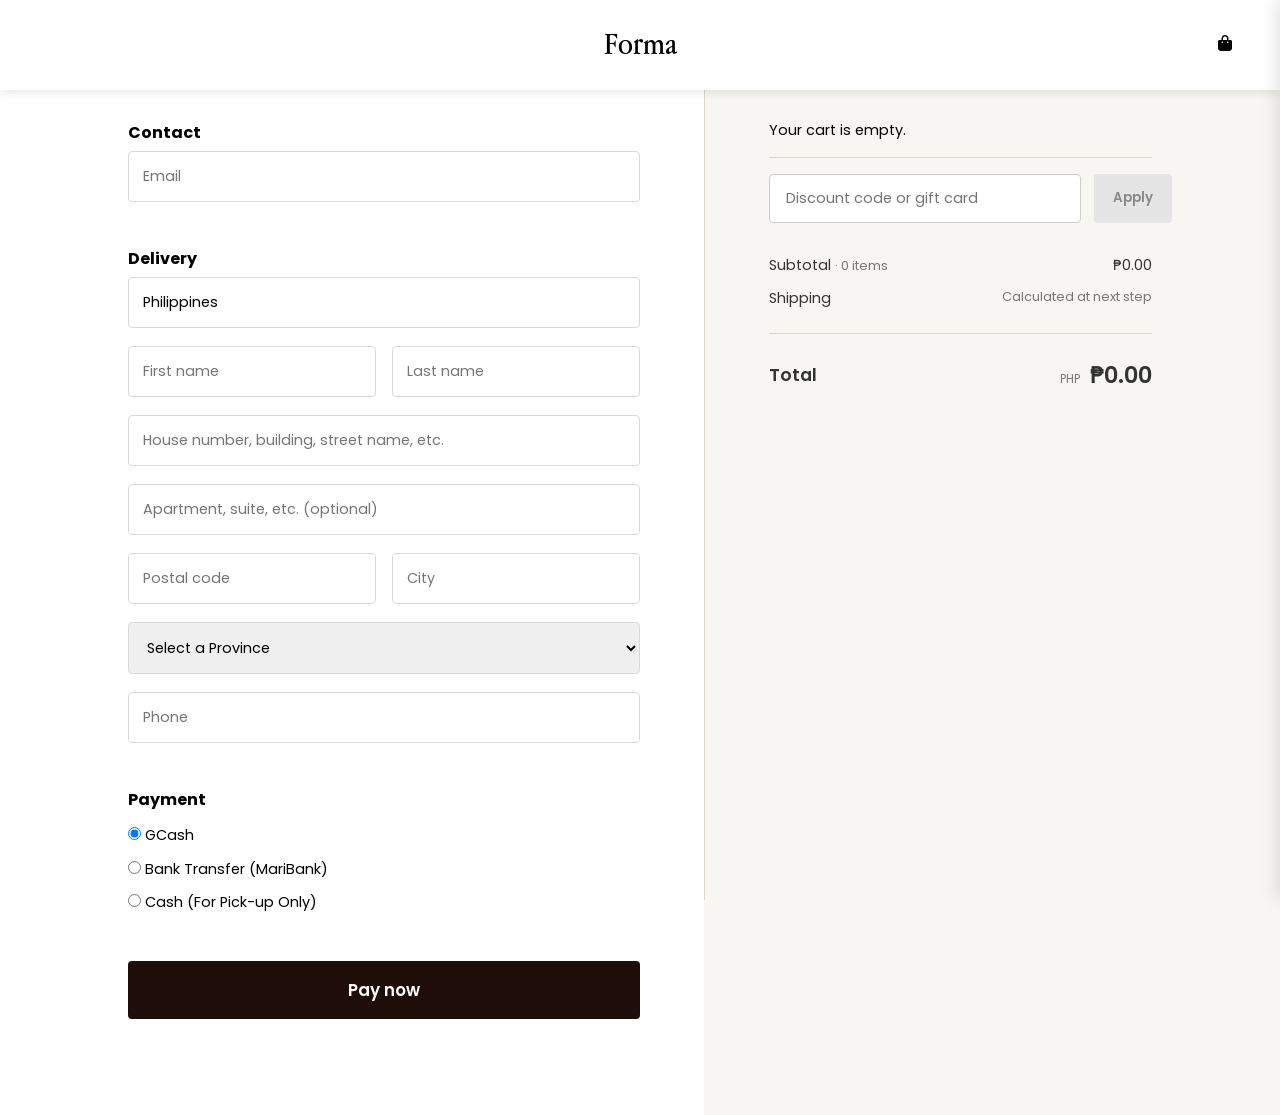
==== commit a9ebad0f: "Added drag and drop feature to payment method + draft for gsheets database" ====
--- a/basket.html
+++ b/basket.html
@@ -39,7 +39,7 @@
         
         <!-- LEFT SIDE: Contact Form -->
         <section class="contact-details">
-            <form action="#" method="POST">
+            <form id="checkout-form">
                 <div class="form-group">
                     <label for="email"><b>Contact</b></label>
                     <input type="email" id="email" name="email" placeholder="Email" required>
@@ -233,6 +233,26 @@
         </div>
     </div>
 
+    <!-- PAYMENT MODAL & DRAG/DROP ZONE -->
+    <div id="payment-modal" class="modal-overlay">
+        <div class="modal-content payment-modal-content">
+            <span class="close-payment-modal">&times;</span>
+            <h3 id="payment-modal-title">Scan to Pay</h3>
+            <p id="payment-modal-desc">Scan the QR code below and upload your receipt to confirm your order.</p>
+
+            <!-- Dynamic QR Code Image -->
+            <img id="payment-qr-img" src="" alt="Payment QR Code">
+
+            <!-- Drag and Drop Zone -->
+            <div class="drop-zone" id="drop-zone">
+                <span class="drop-zone__prompt"><i class="fa-solid fa-cloud-arrow-up" style="font-size: 1.5rem; margin-bottom: 8px; display: block;"></i>Drop proof of payment here<br>or click to browse</span>
+                <input type="file" name="proof_file" id="proof-file" class="drop-zone__input" accept="image/*">
+            </div>
+
+            <button type="button" id="final-submit-btn" class="pay-btn" style="margin-top: 0;">Complete Order</button>
+        </div>
+    </div>
+
     <script src="index.js"></script>
 </body>
 </html>
--- a/style.css
+++ b/style.css
@@ -1698,6 +1698,7 @@
 }
 
 .radio-row {
+    margin-top: 0.8rem;
     margin-bottom: 0.8rem;
     font-size: 0.9rem;
 }
@@ -1877,6 +1878,215 @@
 }
 
 /* =========================================
+   FAQ PAGE STYLES
+========================================= */
+
+body.walnut,
+.faq-hero, 
+.accordion {
+    background-color: #fff7ed !important; 
+}
+
+.faq-hero {
+    padding-top: 140px; 
+    padding-bottom: 2rem;
+    text-align: center;
+}
+
+/* ... keep the rest of your FAQ css the exact same ... */
+
+.faq-hero h2 {
+    font-family: 'AppleGaramond-Light', 'EB Garamond', serif;
+    font-size: clamp(3rem, 5vw, 4.5rem);
+    color: #46271f;
+    font-weight: 500;
+    margin: 0;
+}
+
+.accordion {
+    max-width: 800px;
+    margin: 0 auto;
+    padding: 0 2rem 6rem 2rem;
+}
+
+.accordion h2 {
+    font-family: 'AppleGaramond-Light', 'EB Garamond', serif;
+    font-size: 2rem;
+    color: #46271f;
+    margin-top: 3.5rem;
+    margin-bottom: 0.5rem;
+    border-bottom: 2px solid #e0d5c1;
+    padding-bottom: 0.5rem;
+}
+
+details {
+    border-bottom: 1px solid #e0d5c1;
+}
+
+summary {
+    list-style: none; 
+    cursor: pointer;
+    padding: 1.5rem 0;
+    font-family: 'Poppins', sans-serif;
+    font-weight: 500;
+    font-size: 1.05rem;
+    color: #46271f;
+    position: relative;
+    display: flex;
+    justify-content: space-between;
+    align-items: center;
+    transition: color 0.2s ease;
+}
+
+summary::-webkit-details-marker {
+    display: none; 
+}
+
+summary:hover {
+    color: #65463d; 
+}
+
+summary::after {
+    content: '+';
+    font-size: 1.5rem;
+    font-weight: 300;
+    color: #46271f;
+    transition: transform 0.3s ease; 
+}
+
+details[open] summary::after {
+    transform: rotate(45deg);
+}
+
+.faq-content {
+    padding-bottom: 1.5rem;
+    padding-right: 2rem; /* Prevents text from hitting the + icon */
+    animation: fadeDown 0.4s ease-out; /* Custom animation */
+}
+
+.faq-item {
+    font-family: 'Poppins', sans-serif;
+    font-size: 0.95rem;
+    line-height: 1.7;
+    color: #5d3d34;
+}
+
+/* =========================================
+   PAYMENT MODAL & DRAG AND DROP
+========================================= */
+.payment-modal-content {
+    max-width: 400px;
+    padding: 2.5rem 2rem;
+    display: flex;
+    flex-direction: column;
+    align-items: center;
+}
+
+#payment-modal-title {
+    font-family: 'AppleGaramond-Light', 'EB Garamond', serif;
+    font-size: 2.2rem;
+    margin-bottom: 0.2rem;
+    color: #46271f;
+}
+
+#payment-modal-desc {
+    font-size: 0.85rem;
+    margin-bottom: 1rem;
+}
+
+#payment-qr-img {
+    width: 100%;
+    max-width: 220px;
+    border-radius: 12px;
+    margin-bottom: 1.5rem;
+    box-shadow: 0 4px 15px rgba(0, 0, 0, 0.08);
+}
+
+.close-payment-modal {
+    position: absolute;
+    top: 15px;
+    right: 20px;
+    font-size: 1.8rem;
+    color: #46271f;
+    cursor: pointer;
+    transition: transform 0.2s ease;
+}
+
+.close-payment-modal:hover {
+    transform: scale(1.1);
+}
+
+/* Drag and Drop Styling */
+.drop-zone {
+    width: 100%;
+    height: 140px;
+    padding: 1rem;
+    display: flex;
+    align-items: center;
+    justify-content: center;
+    text-align: center;
+    font-family: 'Poppins', sans-serif;
+    font-weight: 500;
+    font-size: 0.85rem;
+    cursor: pointer;
+    color: #777777;
+    border: 2px dashed #cccccc;
+    border-radius: 8px;
+    margin-bottom: 1.5rem;
+    background-color: #ffffff;
+    transition: border-color 0.3s ease, background-color 0.3s ease;
+}
+
+.drop-zone--over {
+    border-color: #46271f;
+    background-color: #f7f6f2;
+}
+
+.drop-zone__input {
+    display: none;
+}
+
+/* Generates a preview image inside the drop zone once uploaded */
+.drop-zone__thumb {
+    width: 100%;
+    height: 100%;
+    border-radius: 6px;
+    overflow: hidden;
+    background-color: #cccccc;
+    background-size: cover;
+    background-position: center;
+    position: relative;
+}
+
+.drop-zone__thumb::after {
+    content: attr(data-label);
+    position: absolute;
+    bottom: 0;
+    left: 0;
+    width: 100%;
+    padding: 6px 0;
+    color: #ffffff;
+    background: rgba(0, 0, 0, 0.75);
+    font-size: 0.7rem;
+    text-align: center;
+    white-space: nowrap;
+    overflow: hidden;
+    text-overflow: ellipsis;
+}
+
+/* Smooth fade-in animation for the answers */
+@keyframes fadeDown {
+    from {
+        opacity: 0;
+        transform: translateY(-10px);
+    }
+    to {
+        opacity: 1;
+        transform: translateY(0);
+    }
+}
+
+/* =========================================
    MOBILE RESPONSIVENESS FOR CHECKOUT
 ========================================= */
 @media (max-width: 992px) {
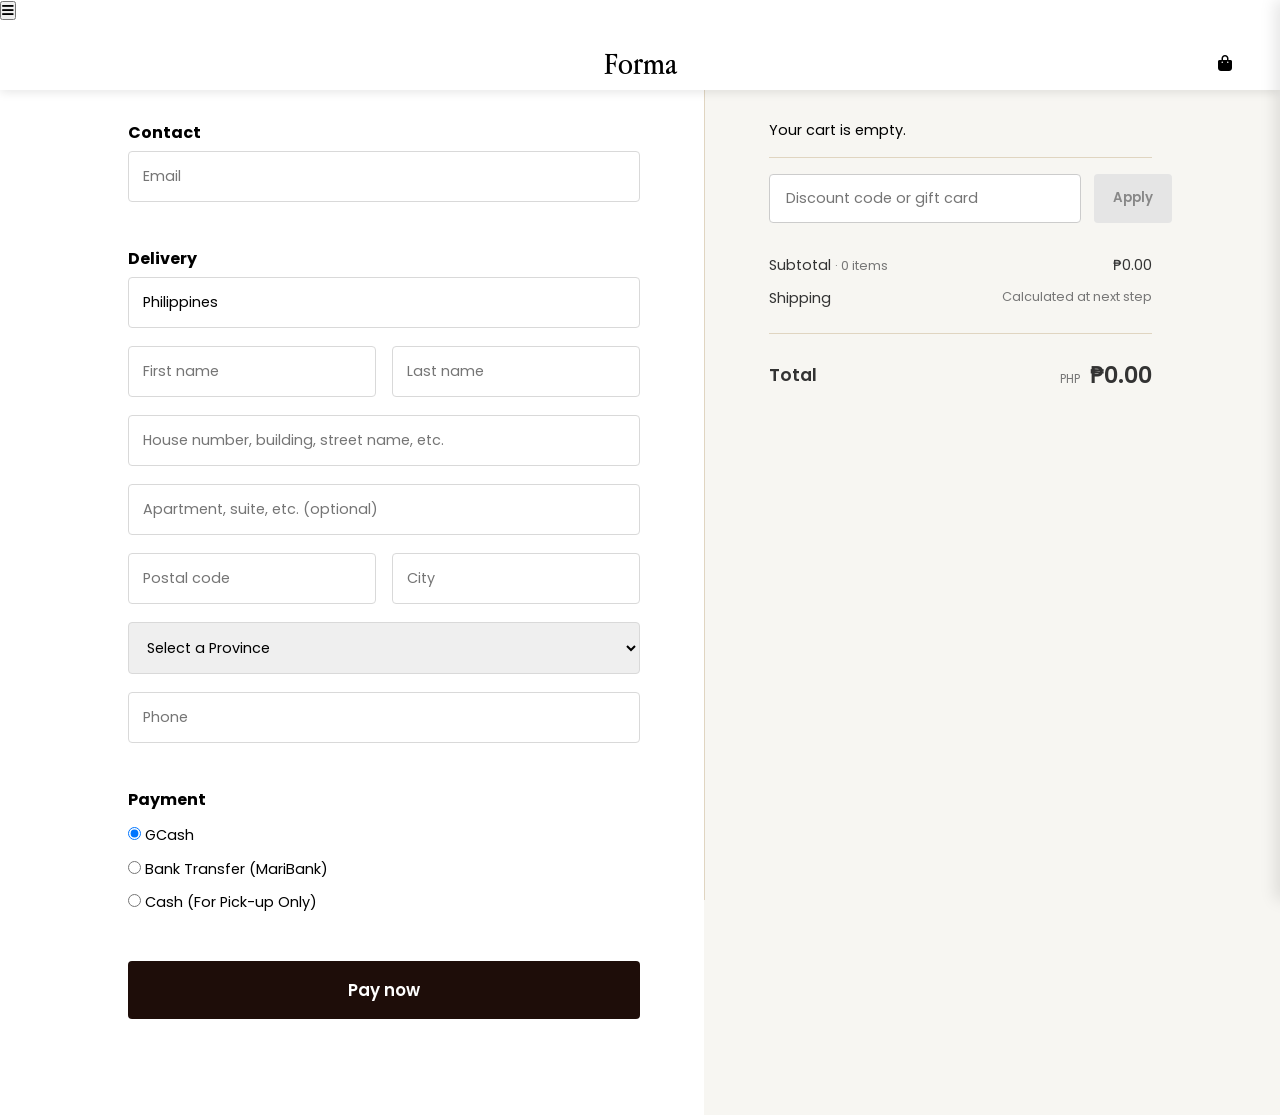
==== commit aa7bf4da: "Added hamburger menu for each HTML file" ====
--- a/basket.html
+++ b/basket.html
@@ -7,13 +7,17 @@
     <link rel="stylesheet" href="style.css">
     <link href="https://fonts.googleapis.com/css2?family=EB+Garamond:ital,wght@0,400..800;1,400..800&display=swap" rel="stylesheet">
     <link href="https://fonts.googleapis.com/css2?family=Poppins:ital,wght@0,100;0,200;0,300;0,400;0,500;0,600;0,700;0,800;0,900;1,100;1,200;1,300;1,400;1,500;1,600;1,700;1,800;1,900&display=swap" rel="stylesheet">
-    <!-- FontAwesome 6 CDN -->
+
     <link rel="stylesheet" href="https://cdnjs.cloudflare.com/ajax/libs/font-awesome/6.4.0/css/all.min.css">
     <link rel="icon" type="image/png" sizes="180x180" href="images/logo-tab.png">
 </head>
 <body class="walnut">
     <header class="checkout-header">
         <nav class="navbar">
+            <button class="hamburger-menu" aria-label="Toggle navigation">
+                <i class="fa-solid fa-bars"></i>
+            </button>
+            
             <ul class="navbar-tabs">
 
                 <li class="nav-left"></li>
@@ -25,8 +29,11 @@
 
                 <!-- Right Group -->
                 <li class="nav-right">
-                    <a href="basket.html">
+                    <a href="#" class="cart-icon-link">
                         <i class="fa-solid fa-bag-shopping"></i>
+
+                        <!--Notif bubble-->
+                        <span class="cart-badge">0</span>
                     </a>
                 </li>
             </ul>
@@ -42,7 +49,9 @@
             <form id="checkout-form">
                 <div class="form-group">
                     <label for="email"><b>Contact</b></label>
-                    <input type="email" id="email" name="email" placeholder="Email" required>
+                    <input type="email" id="email" name="email" placeholder="Email" 
+                        pattern="[a-zA-Z0-9._%+\-]+@[a-zA-Z0-9.\-]+\.[a-zA-Z]{2,}$" 
+                        title="Please enter a valid email address (e.g., yourname@gmail.com)" required>
                 </div>
 
                 <div class="form-group">
@@ -50,107 +59,106 @@
                     <input type="text" id="country" name="country" placeholder="Country/Region" value="Philippines" readonly>
 
                     <div class="input-row">
-                        <input type="text" id="first-name" name="first_name" placeholder="First name" required>
-                        <input type="text" id="last-name" name="last_name" placeholder="Last name" required>
+                        <input type="text" id="first-name" name="first_name" placeholder="First name" pattern="[A-Za-zñÑ\s\-]+" title="Only letters are allowed" required>
+                        <input type="text" id="last-name" name="last_name" placeholder="Last name" pattern="[A-Za-zñÑ\s\-]+" title="Only letters are allowed" required>
                     </div>
 
                     <input type="text" id="address" name="address" placeholder="House number, building, street name, etc." required>
                     <input type="text" id="apartment" name="apartment" placeholder="Apartment, suite, etc. (optional)">
 
                     <div class="input-row">
-                        <input type="text" id="postal-code" name="postal_code" placeholder="Postal code" required>
+                        <input type="text" id="postal-code" name="postal_code" placeholder="Postal code" pattern="[0-9]+" title="Only numbers are allowed" required>
                         <input type="text" id="city" name="city" placeholder="City" required>
                     </div>
 
                     <select name="philippine-province" id="philippine-province" required>
                         <option value="" disabled selected>Select a Province</option>
-                        <!-- KEEP YOUR PROVINCE OPTIONS HERE -->
-                        <option value="" disabled selected>Select a Province</option>
-                    <option value="Abra">Abra</option>
-                    <option value="Agusan del Norte">Agusan del Norte</option>
-                    <option value="Agusan del Sur">Agusan del Sur</option>
-                    <option value="Aklan">Aklan</option>
-                    <option value="Albay">Albay</option>
-                    <option value="Antique">Antique</option>
-                    <option value="Apayao">Apayao</option>
-                    <option value="Aurora">Aurora</option>
-                    <option value="Basilan">Basilan</option>
-                    <option value="Bataan">Bataan</option>
-                    <option value="Batanes">Batanes</option>
-                    <option value="Batangas">Batangas</option>
-                    <option value="Benguet">Benguet</option>
-                    <option value="Biliran">Biliran</option>
-                    <option value="Bohol">Bohol</option>
-                    <option value="Bukidnon">Bukidnon</option>
-                    <option value="Bulacan">Bulacan</option>
-                    <option value="Cagayan">Cagayan</option>
-                    <option value="Camarines Norte">Camarines Norte</option>
-                    <option value="Camarines Sur">Camarines Sur</option>
-                    <option value="Camiguin">Camiguin</option>
-                    <option value="Capiz">Capiz</option>
-                    <option value="Catanduanes">Catanduanes</option>
-                    <option value="Cavite">Cavite</option>
-                    <option value="Cebu">Cebu</option>
-                    <option value="Cotabato">Cotabato</option>
-                    <option value="Davao de Oro">Davao de Oro</option>
-                    <option value="Davao del Norte">Davao del Norte</option>
-                    <option value="Davao del Sur">Davao del Sur</option>
-                    <option value="Davao Occidental">Davao Occidental</option>
-                    <option value="Davao Oriental">Davao Oriental</option>
-                    <option value="Dinagat Islands">Dinagat Islands</option>
-                    <option value="Eastern Samar">Eastern Samar</option>
-                    <option value="Guimaras">Guimaras</option>
-                    <option value="Ifugao">Ifugao</option>
-                    <option value="Ilocos Norte">Ilocos Norte</option>
-                    <option value="Ilocos Sur">Ilocos Sur</option>
-                    <option value="Iloilo">Iloilo</option>
-                    <option value="Isabela">Isabela</option>
-                    <option value="Kalinga">Kalinga</option>
-                    <option value="La Union">La Union</option>
-                    <option value="Laguna">Laguna</option>
-                    <option value="Lanao del Norte">Lanao del Norte</option>
-                    <option value="Lanao del Sur">Lanao del Sur</option>
-                    <option value="Leyte">Leyte</option>
-                    <option value="Maguindanao del Norte">Maguindanao del Norte</option>
-                    <option value="Maguindanao del Sur">Maguindanao del Sur</option>
-                    <option value="Marinduque">Marinduque</option>
-                    <option value="Masbate">Masbate</option>
-                    <option value="Misamis Occidental">Misamis Occidental</option>
-                    <option value="Misamis Oriental">Misamis Oriental</option>
-                    <option value="Mountain Province">Mountain Province</option>
-                    <option value="Negros Occidental">Negros Occidental</option>
-                    <option value="Negros Oriental">Negros Oriental</option>
-                    <option value="Northern Samar">Northern Samar</option>
-                    <option value="Nueva Ecija">Nueva Ecija</option>
-                    <option value="Nueva Vizcaya">Nueva Vizcaya</option>
-                    <option value="Occidental Mindoro">Occidental Mindoro</option>
-                    <option value="Oriental Mindoro">Oriental Mindoro</option>
-                    <option value="Palawan">Palawan</option>
-                    <option value="Pampanga">Pampanga</option>
-                    <option value="Pangasinan">Pangasinan</option>
-                    <option value="Quezon">Quezon</option>
-                    <option value="Quirino">Quirino</option>
-                    <option value="Rizal">Rizal</option>
-                    <option value="Romblon">Romblon</option>
-                    <option value="Samar">Samar</option>
-                    <option value="Sarangani">Sarangani</option>
-                    <option value="Siquijor">Siquijor</option>
-                    <option value="Sorsogon">Sorsogon</option>
-                    <option value="South Cotabato">South Cotabato</option>
-                    <option value="Southern Leyte">Southern Leyte</option>
-                    <option value="Sultan Kudarat">Sultan Kudarat</option>
-                    <option value="Sulu">Sulu</option>
-                    <option value="Surigao del Norte">Surigao del Norte</option>
-                    <option value="Surigao del Sur">Surigao del Sur</option>
-                    <option value="Tarlac">Tarlac</option>
-                    <option value="Tawi-Tawi">Tawi-Tawi</option>
-                    <option value="Zambales">Zambales</option>
-                    <option value="Zamboanga del Norte">Zamboanga del Norte</option>
-                    <option value="Zamboanga del Sur">Zamboanga del Sur</option>
-                    <option value="Zamboanga Sibugay">Zamboanga Sibugay</option>
+
+                        <option value="Abra">Abra</option>
+                        <option value="Agusan del Norte">Agusan del Norte</option>
+                        <option value="Agusan del Sur">Agusan del Sur</option>
+                        <option value="Aklan">Aklan</option>
+                        <option value="Albay">Albay</option>
+                        <option value="Antique">Antique</option>
+                        <option value="Apayao">Apayao</option>
+                        <option value="Aurora">Aurora</option>
+                        <option value="Basilan">Basilan</option>
+                        <option value="Bataan">Bataan</option>
+                        <option value="Batanes">Batanes</option>
+                        <option value="Batangas">Batangas</option>
+                        <option value="Benguet">Benguet</option>
+                        <option value="Biliran">Biliran</option>
+                        <option value="Bohol">Bohol</option>
+                        <option value="Bukidnon">Bukidnon</option>
+                        <option value="Bulacan">Bulacan</option>
+                        <option value="Cagayan">Cagayan</option>
+                        <option value="Camarines Norte">Camarines Norte</option>
+                        <option value="Camarines Sur">Camarines Sur</option>
+                        <option value="Camiguin">Camiguin</option>
+                        <option value="Capiz">Capiz</option>
+                        <option value="Catanduanes">Catanduanes</option>
+                        <option value="Cavite">Cavite</option>
+                        <option value="Cebu">Cebu</option>
+                        <option value="Cotabato">Cotabato</option>
+                        <option value="Davao de Oro">Davao de Oro</option>
+                        <option value="Davao del Norte">Davao del Norte</option>
+                        <option value="Davao del Sur">Davao del Sur</option>
+                        <option value="Davao Occidental">Davao Occidental</option>
+                        <option value="Davao Oriental">Davao Oriental</option>
+                        <option value="Dinagat Islands">Dinagat Islands</option>
+                        <option value="Eastern Samar">Eastern Samar</option>
+                        <option value="Guimaras">Guimaras</option>
+                        <option value="Ifugao">Ifugao</option>
+                        <option value="Ilocos Norte">Ilocos Norte</option>
+                        <option value="Ilocos Sur">Ilocos Sur</option>
+                        <option value="Iloilo">Iloilo</option>
+                        <option value="Isabela">Isabela</option>
+                        <option value="Kalinga">Kalinga</option>
+                        <option value="La Union">La Union</option>
+                        <option value="Laguna">Laguna</option>
+                        <option value="Lanao del Norte">Lanao del Norte</option>
+                        <option value="Lanao del Sur">Lanao del Sur</option>
+                        <option value="Leyte">Leyte</option>
+                        <option value="Maguindanao del Norte">Maguindanao del Norte</option>
+                        <option value="Maguindanao del Sur">Maguindanao del Sur</option>
+                        <option value="Marinduque">Marinduque</option>
+                        <option value="Masbate">Masbate</option>
+                        <option value="Misamis Occidental">Misamis Occidental</option>
+                        <option value="Misamis Oriental">Misamis Oriental</option>
+                        <option value="Mountain Province">Mountain Province</option>
+                        <option value="Negros Occidental">Negros Occidental</option>
+                        <option value="Negros Oriental">Negros Oriental</option>
+                        <option value="Northern Samar">Northern Samar</option>
+                        <option value="Nueva Ecija">Nueva Ecija</option>
+                        <option value="Nueva Vizcaya">Nueva Vizcaya</option>
+                        <option value="Occidental Mindoro">Occidental Mindoro</option>
+                        <option value="Oriental Mindoro">Oriental Mindoro</option>
+                        <option value="Palawan">Palawan</option>
+                        <option value="Pampanga">Pampanga</option>
+                        <option value="Pangasinan">Pangasinan</option>
+                        <option value="Quezon">Quezon</option>
+                        <option value="Quirino">Quirino</option>
+                        <option value="Rizal">Rizal</option>
+                        <option value="Romblon">Romblon</option>
+                        <option value="Samar">Samar</option>
+                        <option value="Sarangani">Sarangani</option>
+                        <option value="Siquijor">Siquijor</option>
+                        <option value="Sorsogon">Sorsogon</option>
+                        <option value="South Cotabato">South Cotabato</option>
+                        <option value="Southern Leyte">Southern Leyte</option>
+                        <option value="Sultan Kudarat">Sultan Kudarat</option>
+                        <option value="Sulu">Sulu</option>
+                        <option value="Surigao del Norte">Surigao del Norte</option>
+                        <option value="Surigao del Sur">Surigao del Sur</option>
+                        <option value="Tarlac">Tarlac</option>
+                        <option value="Tawi-Tawi">Tawi-Tawi</option>
+                        <option value="Zambales">Zambales</option>
+                        <option value="Zamboanga del Norte">Zamboanga del Norte</option>
+                        <option value="Zamboanga del Sur">Zamboanga del Sur</option>
+                        <option value="Zamboanga Sibugay">Zamboanga Sibugay</option>
                     </select>
 
-                    <input type="tel" id="phone" name="phone" placeholder="Phone" required>
+                    <input type="tel" id="phone" name="phone" placeholder="Phone" pattern="[0-9]+" title="Only numbers are allowed" required>
                 </div>
 
                 <div class="form-group payment-group">
@@ -170,7 +178,22 @@
                 </div>
 
                 <input type="submit" value="Pay now" class="pay-btn">
-            </form>
+
+                <!-- PAYMENT MODAL & DRAG/DROP ZONE -->
+                <div id="payment-modal" class="modal-overlay">
+                    <div class="modal-content payment-modal-content">
+                        <span class="close-payment-modal">&times;</span>
+                        <h3 id="payment-modal-title">Scan to Pay</h3>
+                        <p id="payment-modal-desc">Scan the QR code below. Once paid, click <b>Complete Order</b>, then e-mail your transfer screenshot to <b>forma.yogamathph@gmail.com</b> to confirm!</p>
+
+                        <!-- Dynamic QR Code Image -->
+                        <img id="payment-qr-img" src="" alt="Payment QR Code">
+
+                        <button type="button" id="final-submit-btn" class="pay-btn" style="margin-top: 0;">Complete Order</button>
+                    </div>
+                </div>
+
+                </form>
         </section>
 
         <aside class="checkout-sidebar">
@@ -233,26 +256,6 @@
         </div>
     </div>
 
-    <!-- PAYMENT MODAL & DRAG/DROP ZONE -->
-    <div id="payment-modal" class="modal-overlay">
-        <div class="modal-content payment-modal-content">
-            <span class="close-payment-modal">&times;</span>
-            <h3 id="payment-modal-title">Scan to Pay</h3>
-            <p id="payment-modal-desc">Scan the QR code below and upload your receipt to confirm your order.</p>
-
-            <!-- Dynamic QR Code Image -->
-            <img id="payment-qr-img" src="" alt="Payment QR Code">
-
-            <!-- Drag and Drop Zone -->
-            <div class="drop-zone" id="drop-zone">
-                <span class="drop-zone__prompt"><i class="fa-solid fa-cloud-arrow-up" style="font-size: 1.5rem; margin-bottom: 8px; display: block;"></i>Drop proof of payment here<br>or click to browse</span>
-                <input type="file" name="proof_file" id="proof-file" class="drop-zone__input" accept="image/*">
-            </div>
-
-            <button type="button" id="final-submit-btn" class="pay-btn" style="margin-top: 0;">Complete Order</button>
-        </div>
-    </div>
-
     <script src="index.js"></script>
 </body>
 </html>
--- a/style.css
+++ b/style.css
@@ -1984,8 +1984,9 @@
 
 #payment-modal-title {
     font-family: 'AppleGaramond-Light', 'EB Garamond', serif;
-    font-size: 2.2rem;
-    margin-bottom: 0.2rem;
+    font-size: 3rem;
+    font-weight: 500;
+    margin-bottom: 1rem;
     color: #46271f;
 }
 
@@ -2074,50 +2075,266 @@
     text-overflow: ellipsis;
 }
 
-/* Smooth fade-in animation for the answers */
-@keyframes fadeDown {
-    from {
-        opacity: 0;
-        transform: translateY(-10px);
-    }
-    to {
-        opacity: 1;
-        transform: translateY(0);
-    }
-}
-
 /* =========================================
-   MOBILE RESPONSIVENESS FOR CHECKOUT
-========================================= */
-@media (max-width: 992px) {
-    .checkout-header,
-    .checkout-layout {
-        background: #ffffff !important; /* Forces solid white for mobile phones */
-    }
-    
-    .checkout-layout {
-        flex-direction: column-reverse; 
-    }
-    
-    .contact-details, 
-    .checkout-sidebar {
-        flex: 1 1 100%;
-        max-width: 100%;
-        padding: 2rem 5%;
-    }
-    
-    .checkout-sidebar {
-        height: auto;
-        position: relative;
-        top: 0;
-        padding-top: 100px; /* Accounts for header on mobile */
-        border-left: none;
-        border-bottom: 1px solid #e0d5c1;
-    }
-    
-    .contact-details {
-        padding-top: 3rem;
-    }
+   SHIPPING & RETURNS PAGE
+   ========================================= */
+
+.shipping-hero {
+    background-color: #fff7ed; 
+    text-align: center;
+    padding-top: 140px; 
+    padding-bottom: 2rem;
+}
+
+.shipping-hero h2 {
+    font-family: 'AppleGaramond-Light', 'EB Garamond', serif;
+    font-size: clamp(3rem, 5vw, 4.5rem);
+    color: #46271f;
+    font-weight: 500;
+    margin: 0;
+}
+
+.policy-container {
+    background-color: #fff7ed;
+    max-width: 800px;
+    margin: 0 auto;
+    padding: 0 2rem 6rem 2rem;
+    font-family: 'Poppins', sans-serif;
+    font-size: 0.95rem;
+    line-height: 1.7;
+    color: #5d3d34;
+}
+
+.policy-section h3 {
+    font-family: 'AppleGaramond-Light', 'EB Garamond', serif;
+    font-size: 2rem;
+    color: #46271f;
+    font-weight: 500;
+    margin-top: 3.5rem;
+    margin-bottom: 0.5rem;
+    border-bottom: 2px solid #e0d5c1;
+    padding-bottom: 0.5rem;
+}
+
+.policy-section ul {
+    list-style-type: disc;
+    padding-left: 20px;
+    margin-top: 1.5rem;
+}
+
+.policy-section li {
+    margin-bottom: 12px;
+}
+
+.policy-section strong {
+    color: #46271f; 
+    font-weight: 500;
+}
+
+.policy-header,
+.policy-header.scrolled {
+    background-color: #fff7ed !important;
+    border-bottom: none; /* Add this if you want to remove any default lines */
+}
+/* =========================================
+   CONTACT PAGE 
+   ========================================= */
+
+.contact-dark-wrapper { 
+    background-color: #fff7ed; 
+    color: #5d3d34; 
+    min-height: 100vh;
+    padding: 8.75rem 1.25rem 5rem 1.25rem;
+    font-family: 'Poppins', sans-serif;
+}
+
+.contact-layout {
+    max-width: 62.5rem;
+    margin: 0 auto;
+    display: flex;
+    gap: 5rem;
+    flex-wrap: wrap;
+}
+
+/* Left Column: Form */
+.contact-form-col {
+    flex: 1;
+    min-width: 18.75rem;
+}
+
+.contact-heading {
+    font-family: 'AppleGaramond-Light', 'EB Garamond', serif;
+    font-size: 3.5rem;
+    font-weight: 500;
+    letter-spacing: 0.0625rem;
+    margin-bottom: 0.9375rem;
+    color: #46271f; 
+}
+
+.contact-subheading {
+    font-family: 'Poppins', sans-serif;
+    font-size: 0.95rem;
+    color: #5d3d34;
+    line-height: 1.7;
+    margin-bottom: 2.5rem;
+    max-width: 90%;
+}
+
+.input-group {
+    margin-bottom: 1.5625rem;
+    display: flex;
+    flex-direction: column;
+}
+
+.input-group label {
+    font-family: 'Poppins', sans-serif;
+    font-size: 0.75rem;
+    font-weight: 500;
+    letter-spacing: 0.0625rem;
+    margin-bottom: 0.5rem;
+    color: #46271f;
+}
+
+.input-group input,
+.input-group textarea {
+    background-color: transparent;
+    border: 1px solid #e0d5c1; 
+    color: #46271f;
+    padding: 0.9375rem;
+    font-family: 'Poppins', sans-serif;
+    font-size: 0.9rem;
+    outline: none;
+    transition: border-color 0.3s ease;
+}
+
+.input-group input::placeholder,
+.input-group textarea::placeholder {
+    color: #bfaea7;
+}
+
+.input-group input:focus,
+.input-group textarea:focus {
+    border-color: #46271f;
+}
+
+.contact-submit-btn {
+    width: 100%;
+    padding: 1rem;
+    background-color: #46271f;
+    color: #ffffff;
+    border: 1px solid #46271f;
+    font-family: 'Poppins', sans-serif;
+    font-size: 0.85rem;
+    font-weight: 500;
+    letter-spacing: 0.0625rem;
+    cursor: pointer;
+    transition: all 0.3s ease;
+    margin-top: 0.625rem;
+}
+
+.contact-submit-btn:hover {
+    background-color: transparent;
+    color: #46271f;
+}
+
+/* Right Column: Info */
+.contact-info-col {
+    flex: 0.4;
+    min-width: 15.625rem;
+    padding-top: 1.25rem;
+}
+
+.info-block {
+    margin-bottom: 2.5rem;
+}
+
+.info-block h4 {
+    font-family: 'Poppins', sans-serif;
+    font-size: 0.75rem;
+    font-weight: 500;
+    letter-spacing: 0.09375rem;
+    color: #8c736a;
+    margin-bottom: 0.625rem;
+}
+
+.info-block p {
+    font-family: 'AppleGaramond-Light', 'EB Garamond', serif;
+    font-size: 1.8rem;
+    color: #46271f;
+    font-weight: 500;
+    margin: 0;
+}
+
+.info-block .fa-bag-shopping{
+    color: #46271f;
+}
+
+.input-group input,
+.input-group textarea,
+.input-group select {
+    background-color: transparent;
+    border: 1px solid #e0d5c1; 
+    color: #46271f;
+    padding: 0.9375rem;
+    font-family: 'Poppins', sans-serif;
+    font-size: 0.9rem;
+    outline: none;
+    transition: border-color 0.3s ease;
+    width: 100%;
+    box-sizing: border-box;
+}
+
+.input-group select {
+    appearance: none;
+    -webkit-appearance: none;
+    -moz-appearance: none;
+    background-image: url("data:image/svg+xml;charset=UTF-8,%3Csvg xmlns='http://www.w3.org/2000/svg' viewBox='0 0 24 24' fill='none' stroke='%2346271f' stroke-width='2' stroke-linecap='round' stroke-linejoin='round'%3E%3Cpolyline points='6 9 12 15 18 9'%3E%3C/polyline%3E%3C/svg%3E");
+    background-repeat: no-repeat;
+    background-position: right 1rem center;
+    background-size: 1rem;
+    cursor: pointer;
+}
+
+/* Style the actual dropdown list choices */
+.input-group select option {
+    background-color: #fff7ed;
+    color: #46271f;
+    font-family: 'Poppins', sans-serif;
+}
+
+/* Placeholders */
+.input-group input::placeholder,
+.input-group textarea::placeholder {
+    color: #bfaea7;
+}
+
+/* Focus States */
+.input-group input:focus,
+.input-group textarea:focus,
+.input-group select:focus {
+    border-color: #46271f;
+}
+
+.socials-block a {
+    display: flex;
+    align-items: center;
+    color: #46271f;
+    text-decoration: none;
+    font-family: 'Poppins', sans-serif;
+    font-size: 0.85rem;
+    font-weight: 500;
+    letter-spacing: 0.0625rem;
+    margin-bottom: 0.9375rem;
+    transition: color 0.3s ease;
+}
+
+.socials-block a i {
+    font-size: 1.2rem;
+    margin-right: 0.9375rem;
+}
+
+.socials-block a:hover {
+    color: #8c736a;
 }
 
 .footer-section {
@@ -2215,6 +2432,64 @@
 ::selection {
   background-color: #65463d1b; 
   color: #000000;         
+}
+
+
+/* Responsive adjustment */
+@media (max-width: 768px) {
+    .contact-layout {
+        gap: 3.125rem;
+        flex-direction: column;
+    }
+    .contact-heading {
+        font-size: 2.5rem;
+    }
+}
+
+/* Smooth fade-in animation for the answers */
+@keyframes fadeDown {
+    from {
+        opacity: 0;
+        transform: translateY(-10px);
+    }
+    to {
+        opacity: 1;
+        transform: translateY(0);
+    }
+}
+
+/* =========================================
+   MOBILE RESPONSIVENESS FOR CHECKOUT
+========================================= */
+@media (max-width: 992px) {
+    .checkout-header,
+    .checkout-layout {
+        background: #ffffff !important; /* Forces solid white for mobile phones */
+    }
+    
+    .checkout-layout {
+        flex-direction: column-reverse; 
+    }
+    
+    .contact-details, 
+    .checkout-sidebar {
+        flex: 1 1 100%;
+        max-width: 100%;
+        padding: 2rem 5%;
+    }
+    
+    .checkout-sidebar {
+        height: auto;
+        position: relative;
+        top: 0;
+        padding-top: 100px; /* Accounts for header on mobile */
+        border-left: none;
+        border-bottom: 1px solid #e0d5c1;
+    }
+    
+    .contact-details {
+        padding-top: 3rem;
+    }
 }
 
 /* =========================================
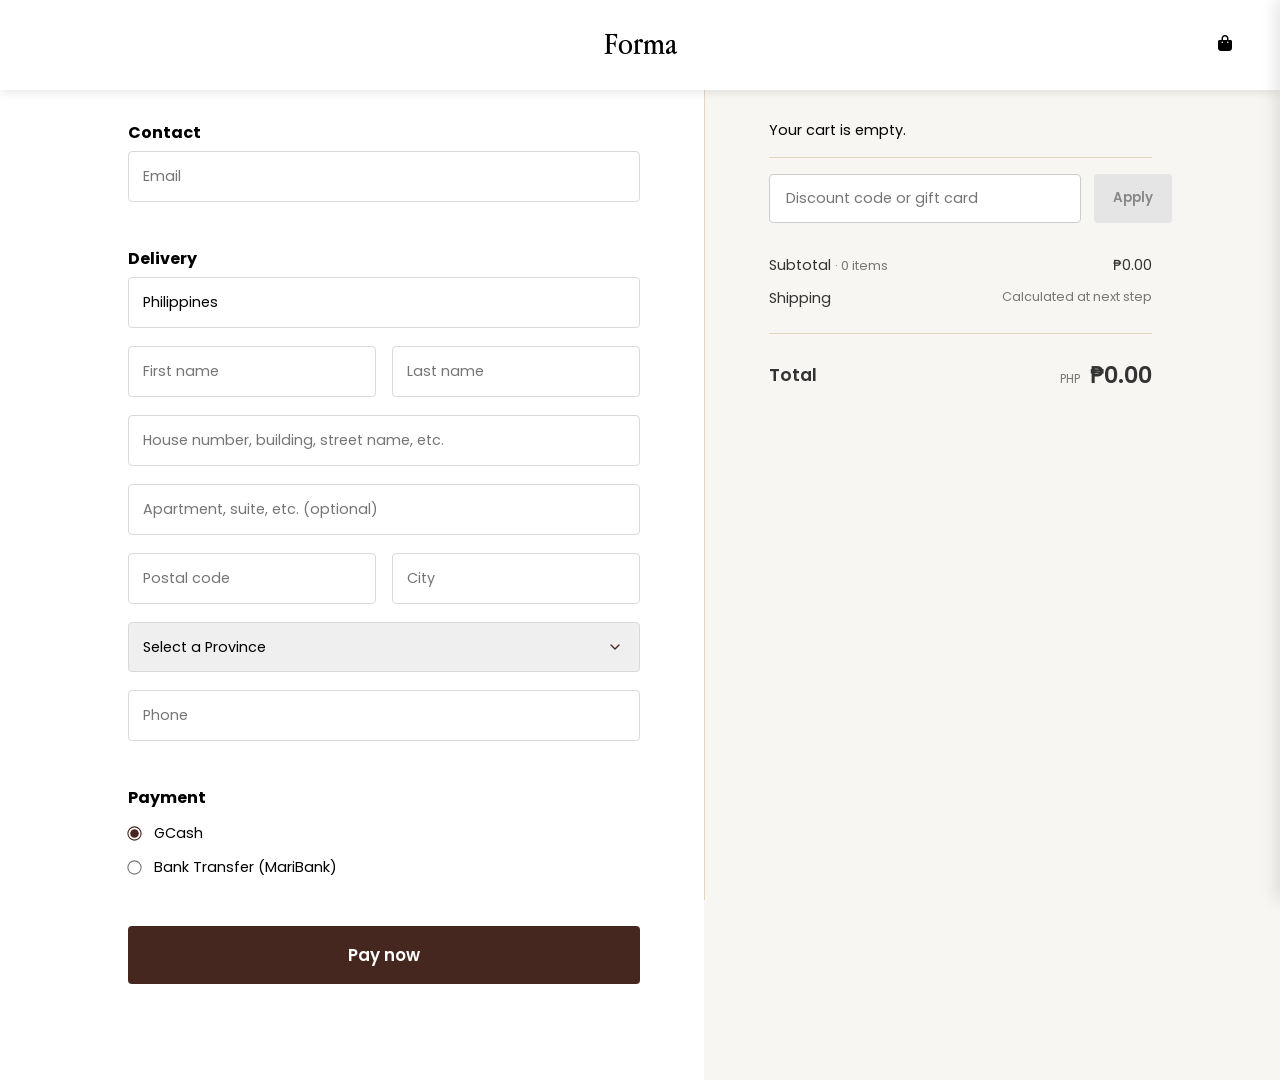
==== commit a5aa4e27: "Removed Cash option in delivery/purchase payment" ====
--- a/basket.html
+++ b/basket.html
@@ -171,10 +171,6 @@
                         <input type="radio" id="bank" name="method" value="BankTransfer">
                         <label for="bank">Bank Transfer (MariBank)</label>
                     </div>
-                    <div class="radio-row">
-                        <input type="radio" id="cash" name="method" value="Cash">
-                        <label for="cash">Cash (For Pick-up Only)</label>
-                    </div>
                 </div>
 
                 <input type="submit" value="Pay now" class="pay-btn">
--- a/style.css
+++ b/style.css
@@ -207,7 +207,7 @@
 }
 
 .shop-button:hover {
-    background-color: #1e0d09;
+    background-color: #46271f;
 }
 
 .shop-button a {
@@ -265,46 +265,148 @@
     margin: 0 auto;              
 }
 
-.shop-mat {
+.shop-mat{
     background-color: #eee5da;
     display: flex;
+    flex-direction: column;
     justify-content: center;   
     align-items: center;       
-    padding-top: 4rem;  
-    padding-bottom: 6rem;
-    padding-left: 6rem;    
+    padding: 6rem 1rem;
+}
+
+.forma-facts-text {
+    display: flex;
+    flex-direction: column;
+    align-items: flex-end; 
+    margin-bottom: 2rem;
+    width: fit-content;   
+    margin-left: auto;    
+    margin-right: auto;
+}
+
+.forma-facts-text h2 {
+    font-family: 'AppleGaramond-Light', serif;
+    font-style: italic;
+    font-size: clamp(2.5rem, 5vw, 4.5rem);
+    font-weight: 500;
+    color: #1e0d09;
+    margin: 0;
+    line-height: 1;
+}
+
+.forma-facts-text p {
+    font-family: 'Poppins', sans-serif;
+    font-size: 0.9rem;
+    font-weight: 500;
+    letter-spacing: 0.5px;
+    color: #1e0d09;
+    margin: -0.2rem 0 0 0; 
+    text-transform: uppercase;
 }
 
 .forma-facts {
-    width: 100%;
-    line-height: 0;
+    display: flex;
+    justify-content: center;
+    align-items: center;
+    gap: 2rem;
+    width: 100%;
+    max-width: 1600px; 
+    margin: 0 auto;
+    padding: 0 1rem;
+    box-sizing: border-box;
+}
+
+.fact-card {
     position: relative; 
     overflow: hidden;
 }
 
+.fact-hover {
+    position: absolute;
+    bottom: 25px; 
+    left: 50%;
+    transform: translateX(-50%) translateY(15px); 
+    width: 90%;
+    background-color: rgba(30, 14, 11, 0.62);
+    color: #ffffff;
+    text-align: center;
+    padding: 1rem 0.5rem;
+    opacity: 0; 
+    pointer-events: none; 
+    transition: opacity 0.3s ease, transform 0.3s ease;
+}
+
+.center-card .fact-hover {
+    bottom: 35px;
+    width: 88%;
+}
+
+.fact-hover p {
+    font-family: 'Poppins', sans-serif;
+    font-size: 0.85rem;
+    font-weight: 400;
+    line-height: 1.5;
+    margin: 0;
+    text-transform: none; 
+    letter-spacing: 0.5px;
+}
+
+.fact-card:hover .fact-hover {
+    opacity: 1;
+    transform: translateX(-50%) translateY(0); 
+}
+
+.side-card {
+    flex: 1;
+    height: 580px; 
+}
+
+.center-card {
+    flex: 1.8; 
+    height: 580px; 
+    background-color: #ffffff; 
+    padding: 12px;
+    box-shadow: 0 4px 15px rgba(0, 0, 0, 0.1);
+    z-index: 2; 
+}
+
 .forma-facts img {
-    width: 95%;
-    height: auto;
-    object-fit: cover;
-    transition: opacity 0.5s ease, transform 0.5s ease;
-
-    min-height: 65vh; 
-    max-height: 500px;
-}
-
-.hover-forma {
-    position: absolute;
-    bottom: 0;
-    left: 0;
-    opacity: 0; 
-
-    transform: translateY(40px);
-}
-
-.forma-facts:hover .hover-forma {
-    opacity: 1;
-
-    transform: translateY(0);
+    width: 100%;
+    height: 100%;
+    object-fit: cover; 
+    display: block;
+}
+
+/* =========================================
+   FORMA FACTS RESPONSIVENESS
+========================================= */
+@media (max-width: 1024px) {
+    .forma-facts {
+        gap: 1rem;
+    }
+    .side-card {
+        height: 380px;
+    }
+    .center-card {
+        height: 420px;
+    }
+}
+
+@media (max-width: 768px) {
+    .forma-facts {
+        flex-direction: column;
+        align-items: center;
+    }
+    .side-card, .center-card {
+        width: 100%;
+        max-width: 450px;
+        height: 400px;
+    }
+    .forma-facts-text {
+        align-items: center;
+        text-align: center;
+        padding-right: 0;
+    }
 }
 
 #catalogue{
@@ -567,12 +669,16 @@
     gap: 1.5rem;
 }
 
-.who-forma h1{
-    font-family: 'Poppins';
-    font-size: 4.5rem;
+.who-forma h1 {
+    font-family: 'Poppins', sans-serif;
+    /* Scales smoothly: 2.5rem on mobile, up to 4.5rem on desktop */
+    font-size: clamp(2.5rem, 6vw, 4.5rem); 
     font-weight: 600;
-    color:white;
+    color: white;
     letter-spacing: -0.15rem;
+    text-align: center;
+    margin: 0;
+    padding: 0 1rem; /* Prevents text from touching screen edges on mobile */
 }
 
 .slider-arrow:hover {
@@ -1050,7 +1156,7 @@
     text-align: center;
     font-family: 'AppleGaramond-Light', serif;
     font-style: italic;
-    font-size: clamp(3rem, 5vw, 6rem);
+    font-size: clamp(2.2rem, 5vw, 6rem); 
     font-weight: 500;
     color: #46271f;
     line-height: 1;
@@ -1692,19 +1798,44 @@
     transition: border-color 0.2s ease;
 }
 
+.contact-details select {
+    appearance: none;
+    -webkit-appearance: none;
+    -moz-appearance: none;
+    
+    /* Injects the custom thin brown chevron */
+    background-image: url("data:image/svg+xml;charset=UTF-8,%3Csvg xmlns='http://www.w3.org/2000/svg' viewBox='0 0 24 24' fill='none' stroke='%2346271f' stroke-width='2' stroke-linecap='round' stroke-linejoin='round'%3E%3Cpolyline points='6 9 12 15 18 9'%3E%3C/polyline%3E%3C/svg%3E");
+    background-repeat: no-repeat;
+    
+    /* Pushes the arrow 1rem away from the right edge */
+    background-position: right 1rem center;
+    background-size: 1rem;
+    cursor: pointer;
+}
+
 .contact-details input:focus,
 .contact-details select:focus {
     border-color: #46271f;
 }
 
 .radio-row {
+    display: flex;
+    align-items: center;
     margin-top: 0.8rem;
     margin-bottom: 0.8rem;
     font-size: 0.9rem;
+    cursor: pointer;
+}
+
+.radio-row input[type="radio"] {
+    accent-color: #46271f;  /* Changes the active dot from blue to Forma brown */
+    margin-right: 0.8rem;   /* Adds breathing room between the button and the text */
+    cursor: pointer;
+    transform: scale(1.1);  /* Slightly enlarges the button for better usability */
 }
 
 .pay-btn {
-    background-color: #1e0d09;
+    background-color: #46271f;
     color: white;
     padding: 16px 24px;
     border: none;
@@ -1719,7 +1850,7 @@
 }
 
 .pay-btn:hover {
-    background-color: #46271f;
+    background-color: #1e0d09;
 }
 
 /* --- Right Side: Sticky Summary --- */
@@ -2233,8 +2364,8 @@
 }
 
 .contact-submit-btn:hover {
-    background-color: transparent;
-    color: #46271f;
+    background-color: #1e0d09;
+    color: #ffffff;
 }
 
 /* Right Column: Info */
@@ -2459,219 +2590,366 @@
 }
 
 /* =========================================
-   MOBILE RESPONSIVENESS FOR CHECKOUT
+   HAMBURGER MENU DEFAULT (HIDDEN ON DESKTOP)
+========================================= */
+.hamburger-menu {
+    display: none;
+    background: transparent;
+    border: none;
+    color: #ffffff; 
+    font-size: 1.5rem;
+    cursor: pointer;
+    z-index: 2002; 
+    transition: color 0.3s ease;
+}
+
+header.scrolled .hamburger-menu {
+    color: #1e0d09;
+}
+
+.navbar-events .hamburger-menu,
+.walnut-header .hamburger-menu,
+.checkout-header .hamburger-menu {
+    color: #1e0d09;
+}
+
+/* =========================================
+   CONSOLIDATED RESPONSIVENESS
+========================================= */
+
+/* --- 1440px (Small Desktops / Large Laptops) --- */
+@media (max-width: 1440px) {
+    .story-intro, .story-mission { 
+        max-width: 1100px; 
+        gap: 3rem; 
+        padding: 3rem 2rem; 
+    }
+    .story-text { 
+        flex: 1 1 100%; 
+        width: 100%; 
+        padding: 0; 
+        font-size: 1rem; 
+        text-align: justify; 
+    }
+    .story-img { 
+        max-width: 480px; 
+        height: 340px; 
+        border-width: 8px; 
+    }
+}
+
+/* --- 1280px (Laptops) --- */
+@media (max-width: 1280px) {
+    .mat-options { gap: 0.4rem; }
+    .yoga-mat-card { max-width: 260px; margin-bottom: 4rem; }
+    .mat-img-wrapper { height: 460px; }
+    .mat-name, .mat-price { font-size: 0.95rem; }
+    .mat-catalogue h2 { font-size: 3.5rem; }
+    
+    .community-item { flex: 0 0 calc((100% - 4rem) / 3); }
+    .community-item .card-image { height: 400px; }
+    
+    .event-card-grid { gap: 2rem; }
+    .event-card { flex: 0 1 320px; height: 650px; } 
+    .card-item { flex: 0 0 calc((100% - 4rem) / 3); }
+}
+
+/* --- 1024px (Tablets / iPad Landscape) --- */
+@media (max-width: 1024px) {
+    .forma-facts img { 
+        width: 100%; 
+        min-height: 65vh; 
+        max-height: none; 
+        object-fit: cover; 
+        object-position: center; 
+    }
+    
+    .community-item { flex: 0 0 calc((100% - 2rem) / 2); }
+    .community-item .card-image { height: 450px; }
+}
+
+/* --- 992px (Small Tablets) --- */
+@media (max-width: 992px) {
+    .checkout-header, .checkout-layout { background: #ffffff !important; }
+    .checkout-layout { flex-direction: column-reverse; }
+    .contact-details, .checkout-sidebar { flex: 1 1 100%; max-width: 100%; padding: 2rem 5%; }
+    .checkout-sidebar { height: auto; position: relative; top: 0; padding-top: 100px; border-left: none; border-bottom: 1px solid #e0d5c1; }
+    .contact-details { padding-top: 3rem; }
+    
+    .gets-you { padding-top: 3rem; }
+    .story-intro, .story-mission { flex-direction: column; padding: 2.5rem 1.5rem; gap: 2rem; }
+    .story-mission .story-img { order: -1; }
+    .story-text { flex: 1 1 100%; width: 100%; padding: 0; font-size: 1rem; text-align: justify; }
+    .story-img { flex: 1 1 100%; width: 100%; max-width: 100%; height: 280px; border-width: 6px; }
+    
+    .event-card-grid { flex-direction: column; align-items: center; }
+    .event-card { width: 100%; max-width: 450px; height: 680px; display: flex; flex-direction: column; }
+    .event-img-wrapper {
+        flex: 1;
+        overflow: hidden;
+    }
+    
+    .event-img {
+        width: 100%;
+        height: 100%;
+        object-fit: cover;
+    }
+}
+
+/* --- 768px (Mobile Phones) --- */
+@media (max-width: 768px) {
+    .card-item { flex: 0 0 100%; }
+    
+    .contact-layout { gap: 3.125rem; flex-direction: column; }
+    .contact-heading { font-size: 2.5rem; }
+    
+    .hamburger-menu { display: block; position: absolute; left: 1.5rem; top: 50%; transform: translateY(-50%); }
+    .navbar-tabs, .tabs-events { display: flex; flex-direction: row; justify-content: center; align-items: center; padding: 1.2rem; width: 100%; position: relative; }
+    .nav-center { margin: 0 auto; }
+    .nav-right { position: absolute; right: 1.5rem; top: 50%; transform: translateY(-50%); justify-content: flex-end; }
+    .nav-left { position: fixed; top: 0; left: -100%; width: 75%; max-width: 320px; height: 100vh; background-color: #fff7ed; flex-direction: column; justify-content: center; align-items: center; gap: 1.5rem; transition: left 0.4s cubic-bezier(0.25, 1, 0.5, 1); z-index: 2001; box-shadow: 5px 0 15px rgba(0,0,0,0.1); }
+    .nav-left.active { left: 0; }
+    .nav-left a { color: #46271f !important; font-size: 1.53em; font-weight: 500; width: 80%; text-align: center; border-bottom: 1px solid #e0d5c1; padding: 1.5rem 0; }
+    .nav-left a:last-child { border-bottom: none; }
+    
+    .shop-mat { padding-left: 1rem; padding-right: 1rem; padding-bottom: 2rem; }
+    .forma-facts img { width: 100%; min-height: 65vh; max-height: none; object-fit: cover; object-position: center; }
+    
+    .mat-catalogue h2, .brands h2 { font-size: 3rem; margin-left: 0; text-align: center; padding-top: 3rem; }
+    .mat-options { justify-content: center; margin-left: 0; padding: 1rem; width: 100%; height: auto; overflow: visible; }
+    .yoga-mat-card { display: flex; flex-direction: column; width: 100%; max-width: 350px; margin-bottom: 3rem; }
+    .mat-img-wrapper { height: auto; aspect-ratio: 3/4; }
+    
+    .product-page-container { flex-direction: column; padding: 0 1rem; margin-top: 3rem; width: 100%; }
+    .product-gallery { margin-top: 3rem; gap: 8px; }
+    .product-gallery img { width: 100%; }
+    .product-details { position: relative; top: 0; margin-top: 1rem; max-width: 100%; }
+    .product-title { font-size: 2.8rem; }
+    
+    .footer-content { flex-direction: column; padding: 3rem 1.5rem; gap: 2rem; align-items: center; text-align: center; }
+    .forma-descrip { max-width: 100%; text-align: center; }
+    #full-logo { margin: 0 auto; margin-bottom: 1rem; }
+    
+    .community { padding: 4rem 0.5rem; }
+    .card-wrapper { margin: 0 0.5rem; }
+    .community-item { flex: 0 0 100%; padding: 0.5rem; }
+    .community-item .card-image { height: 500px; }
+    .slider-arrow { width: 36px; height: 36px; font-size: 0.9rem; }
+    
+    .who-forma { min-height: 50vh; gap: 1rem; }
+    .who-forma h1 { letter-spacing: -0.05rem; }
+}
+
+/* =========================================
+   OUR STORY - HERO MOBILE FIX
+========================================= */
+@media (max-width: 768px) {
+    /* 1. Shift the focus to the right (70%) to balance the group */
+    .our-story-img img {
+        height: 65vh !important; 
+        object-position: 42% top !important; 
+    }
+
+    /* 2. Anchors text to the bottom right with a clean indent */
+    .our-story-overlay {
+        top: 65vh !important; 
+        bottom: auto !important;       
+        transform: translateY(calc(-100% - 25px)) !important; 
+        right: 0 !important;
+        width: 100% !important;
+        text-align: right !important;      /* Aligns text to the right */
+        padding-right: 1.5rem !important;  /* Creates the right indent */
+        box-sizing: border-box !important;
+    }
+    
+    /* 3. Shrinks the main heading so it doesn't block the founders */
+    .our-story-overlay .home-quote {
+        font-size: 3.5rem !important;      /* Forces a much smaller size on mobile */
+        line-height: 0.9 !important;
+    }
+
+    /* 4. Keeps the sub-header aligned and proportionally smaller */
+    .our-story-overlay .sub-header {
+        margin-right: 0 !important;
+        margin-top: 0.5rem !important;
+        font-size: 0.75rem !important;
+    }
+
+    .gets-you {
+        font-size: 2.8rem !important; /* Drops the size significantly on phones */
+        line-height: 1.2 !important;
+        padding-top: 3.5rem !important;
+    }
+}
+
+/* =========================================
+   DESKTOP EVENT CARDS
+========================================= */
+.event-card {
+    flex: 0 0 calc(33.333% - 1rem);
+    min-width: 250px;
+    height: auto !important; /* Lets card expand to fit full image + text */
+    background-color: #eee5da;
+    border-radius: 12px;
+    text-decoration: none;
+    color: #5d3d34;
+    padding: 0;                   
+    overflow: hidden;
+    display: flex !important;
+    flex-direction: column !important;
+    justify-content: flex-start !important; /* Stops pushing image out of frame */
+    transition: transform 0.3s ease, box-shadow 0.3s ease;
+}
+
+.event-card-content {
+    display: flex;
+    flex-direction: column;
+    width: 100%;
+    height: auto;
+}
+
+.event-img-wrapper {
+    width: 100%;
+    height: 520px; /* Gives the image enough vertical space to show the bodies */
+    overflow: hidden;
+}
+
+.event-img {
+    width: 100%;
+    height: 100%;
+    object-fit: cover;
+    object-position: center top; /* Anchors the frame to the heads */
+    display: block;
+}
+
+.text-content {
+    padding: 1.5rem 1.5rem 2rem 1.5rem;
+    background-color: #eee5da;
+}
+
+/* =========================================
+   MOBILE & TABLET EVENT CARDS (under 992px)
 ========================================= */
 @media (max-width: 992px) {
-    .checkout-header,
-    .checkout-layout {
-        background: #ffffff !important; /* Forces solid white for mobile phones */
-    }
-    
-    .checkout-layout {
-        flex-direction: column-reverse; 
-    }
-    
-    .contact-details, 
-    .checkout-sidebar {
-        flex: 1 1 100%;
-        max-width: 100%;
-        padding: 2rem 5%;
-    }
-    
-    .checkout-sidebar {
-        height: auto;
-        position: relative;
-        top: 0;
-        padding-top: 100px; /* Accounts for header on mobile */
-        border-left: none;
-        border-bottom: 1px solid #e0d5c1;
-    }
-    
-    .contact-details {
-        padding-top: 3rem;
+    .event-card-grid {
+        flex-direction: column;
+        align-items: center;
+        gap: 3rem;
+    }
+
+    .event-card {
+        width: 100% !important;
+        max-width: 420px !important;
+        height: auto !important; /* Expands to hold image + text without cropping */
+    }
+
+    .event-img-wrapper {
+        width: 100% !important;
+        height: 540px !important; /* Tall enough to display the full bodies */
+    }
+
+    .event-img {
+        width: 100% !important;
+        height: 100% !important;
+        object-fit: cover !important;
+        object-position: center top !important;
+    }
+
+    .text-content {
+        padding: 1.5rem 1.5rem 2rem 1.5rem !important;
     }
 }
 
 /* =========================================
-   MOBILE RESPONSIVENESS (Phones & Small Tablets)
+   LOCKED EVENT CARDS (IDENTICAL EQUAL HEIGHT)
 ========================================= */
-@media (max-width: 768px) {
-    .navbar-tabs {
-        flex-direction: column;
-        gap: 1rem;
-        padding: 1rem;
-    }
-    
-    .nav-left {
-        gap: 1.5rem;
-        justify-content: center;
-    }
-
-    .shop-mat {
-        padding-left: 1rem;
-        padding-right: 1rem;
-    }
-    
-    .mat-catalogue h2, 
-    .brands h2 {
-        font-size: 3rem;
-        margin-left: 0;
-        text-align: center;
-    }
-    
-    .mat-options {
-        justify-content: center;
-        margin-left: 0;
-        width: 100%;
-        height: auto; 
-        overflow: visible;
-    }
-
-    .yoga-mat-card {
-        display: flex;
-        flex-direction: column;
-        width: 100%; 
-        max-width: 350px; 
-    }
-}
-
-/* =========================================
-   LAPTOP RESPONSIVENESS (1280px and below)
-========================================= */
-@media (max-width: 1280px) {
-    .mat-options{
-        gap: 0.4rem;
-    }
-    .yoga-mat-card {
-        max-width: 230px;      
-        margin-bottom: 4rem;   
-    }
-
-    .mat-img-wrapper {
-        height: 460px;         
-    }
-
-    .mat-name, 
-    .mat-price {
-        font-size: 0.95rem; 
-    }
-    
-    .mat-catalogue h2 {
-        font-size: 3.5rem;     
-    }
-
-    .community-item {
-        flex: 0 0 calc((100% - 4rem) / 3);
-    }
-
-    .community-item .card-image {    
-        height: 400px;       
-        
-    }
-}
-
-/* =========================================
-   Mobile Responsiveness for OUR STORY
-========================================= */
-@media (max-width: 1440px) {
-    /*PHONES*/
-    .story-intro,
-    .story-mission {
-        max-width: 1100px; 
-        gap: 3rem;        
-        padding: 3rem 2rem;
-    }
-
-    .story-text {
-        font-size: 0.98rem; 
-        line-height: 1.7;
-    }
-
-    .story-img {
-        max-width: 480px;  
-        height: 340px;     
-        border-width: 8px;
-    }
-}
-
-@media (max-width: 992px) {
-    /*LAPTOP*/
-    .gets-you {
-        padding-top: 3rem;
-    }
-
-    .story-intro,
-    .story-mission {
-        flex-direction: column;  
-        padding: 2.5rem 1.5rem; 
-        gap: 2rem;
-    }
-
-    .story-mission .story-img {
-        order: -1; 
-    }
-
-    .story-text {
-        flex: 1 1 100%;
-        width: 100%;
-        padding: 0;
-        font-size: 1rem;
-        text-align: left;        
-    }
-
-    .story-img {
-        flex: 1 1 100%;
-        width: 100%;
-        max-width: 100%;
-        height: 280px;           
-        border-width: 6px;       
-    }
-}
-
-/* ===================================================
-   MOBILE RESPONSIVENESS EVENTS.HTML
-=================================================== */
-
-/* Laptops (1024px to 1280px) */
-@media (max-width: 1280px) {
-    .event-card-grid {
-        gap: 2rem;
-    }
-
-    .event-card {
-        flex: 0 1 320px;
-        height: 460px;
-    }
-
-    .card-item{
-        flex: 0 0 calc((100% - 4rem) / 3);
-    }
-}
-
-/* Mobile & Tablet Stacking (under 992px) */
+/* 1. Forces all cards in the row to stretch to match the tallest card */
+.event-card-grid {
+    align-items: stretch !important; 
+}
+
+/* 2. Re-centers the cards when they stack vertically on mobile */
 @media (max-width: 992px) {
     .event-card-grid {
-        flex-direction: column;    
-        align-items: center;
-    }
-
-    .event-card {
-        width: 100%;
-        max-width: 450px;         
-        height: 380px;
-    }
-}
+        align-items: center !important; 
+    }
+}
+
+.event-card {
+    flex: 0 0 calc(33.333% - 1rem) !important; /* This exact math forces strictly 3 cards per row */
+    width: auto !important;      
+    height: auto !important;        
+    display: flex !important;
+    flex-direction: column !important;
+    margin: 0 !important;      
+}
+
+.event-card-content {
+    display: flex !important;
+    flex-direction: column !important;
+    width: 100% !important;
+    height: 100% !important; /* Ensures the inner wrapper fills the stretched card */
+}
+
+.event-img-wrapper {
+    width: 100% !important;
+    height: 480px !important;       
+    overflow: hidden !important;
+    flex: none !important;
+}
+
+.event-img {
+    width: 100% !important;
+    height: 100% !important;
+    object-fit: cover !important;
+    object-position: center top !important; 
+    display: block !important;
+}
+
+/* 2. Forces the beige text box to stretch down and fill any remaining empty space */
+.text-content {
+    padding: 1.5rem !important;
+    background-color: #eee5da !important;
+    flex-grow: 1 !important; 
+    display: flex !important;
+    flex-direction: column !important;
+    justify-content: flex-start !important;
+}
+
 /* =========================================
-    Mobile Responsiveness for FOOTER 
-   ========================================= */
-@media (max-width: 768px) {
-    .footer-content {
-        flex-direction: column;
-        padding: 3rem 1.5rem;
-        gap: 2rem;
-    }
-
-    .forma-descrip {
-        max-width: 100%;
-    }
-}
+   MAT CATALOGUE FULL-WIDTH FIX (Desktop)
+========================================= */
+@media (min-width: 1025px) {
+    /* 1. Breaks the outer wrappers out of any restrictive width limits */
+    #catalogue, 
+    .mat-catalogue {
+        width: 100% !important;
+        max-width: 100% !important;
+    }
+
+    /* 2. Uses CSS Grid to mathematically divide the row into exactly 5 equal columns */
+    .mat-options {
+        display: grid !important;
+        grid-template-columns: repeat(5, 1fr) !important; 
+        width: 100% !important;
+        max-width: 100% !important;
+        gap: 1.5rem !important;
+        padding: 2rem 3rem 6rem 3rem !important; 
+        margin: 0 !important;
+        box-sizing: border-box !important;
+    }
+
+    /* 3. Removes old max-width limits from the individual cards so they can grow */
+    .yoga-mat-card {
+        width: 100% !important;
+        max-width: none !important;
+        margin: 0 !important; 
+    }
+
+    /* 4. Ensures the tall mat shape scales up proportionally as the screen gets wider */
+    .mat-img-wrapper {
+        width: 100% !important;
+        height: auto !important;
+        aspect-ratio: 3 / 5 !important; 
+    }
+}
